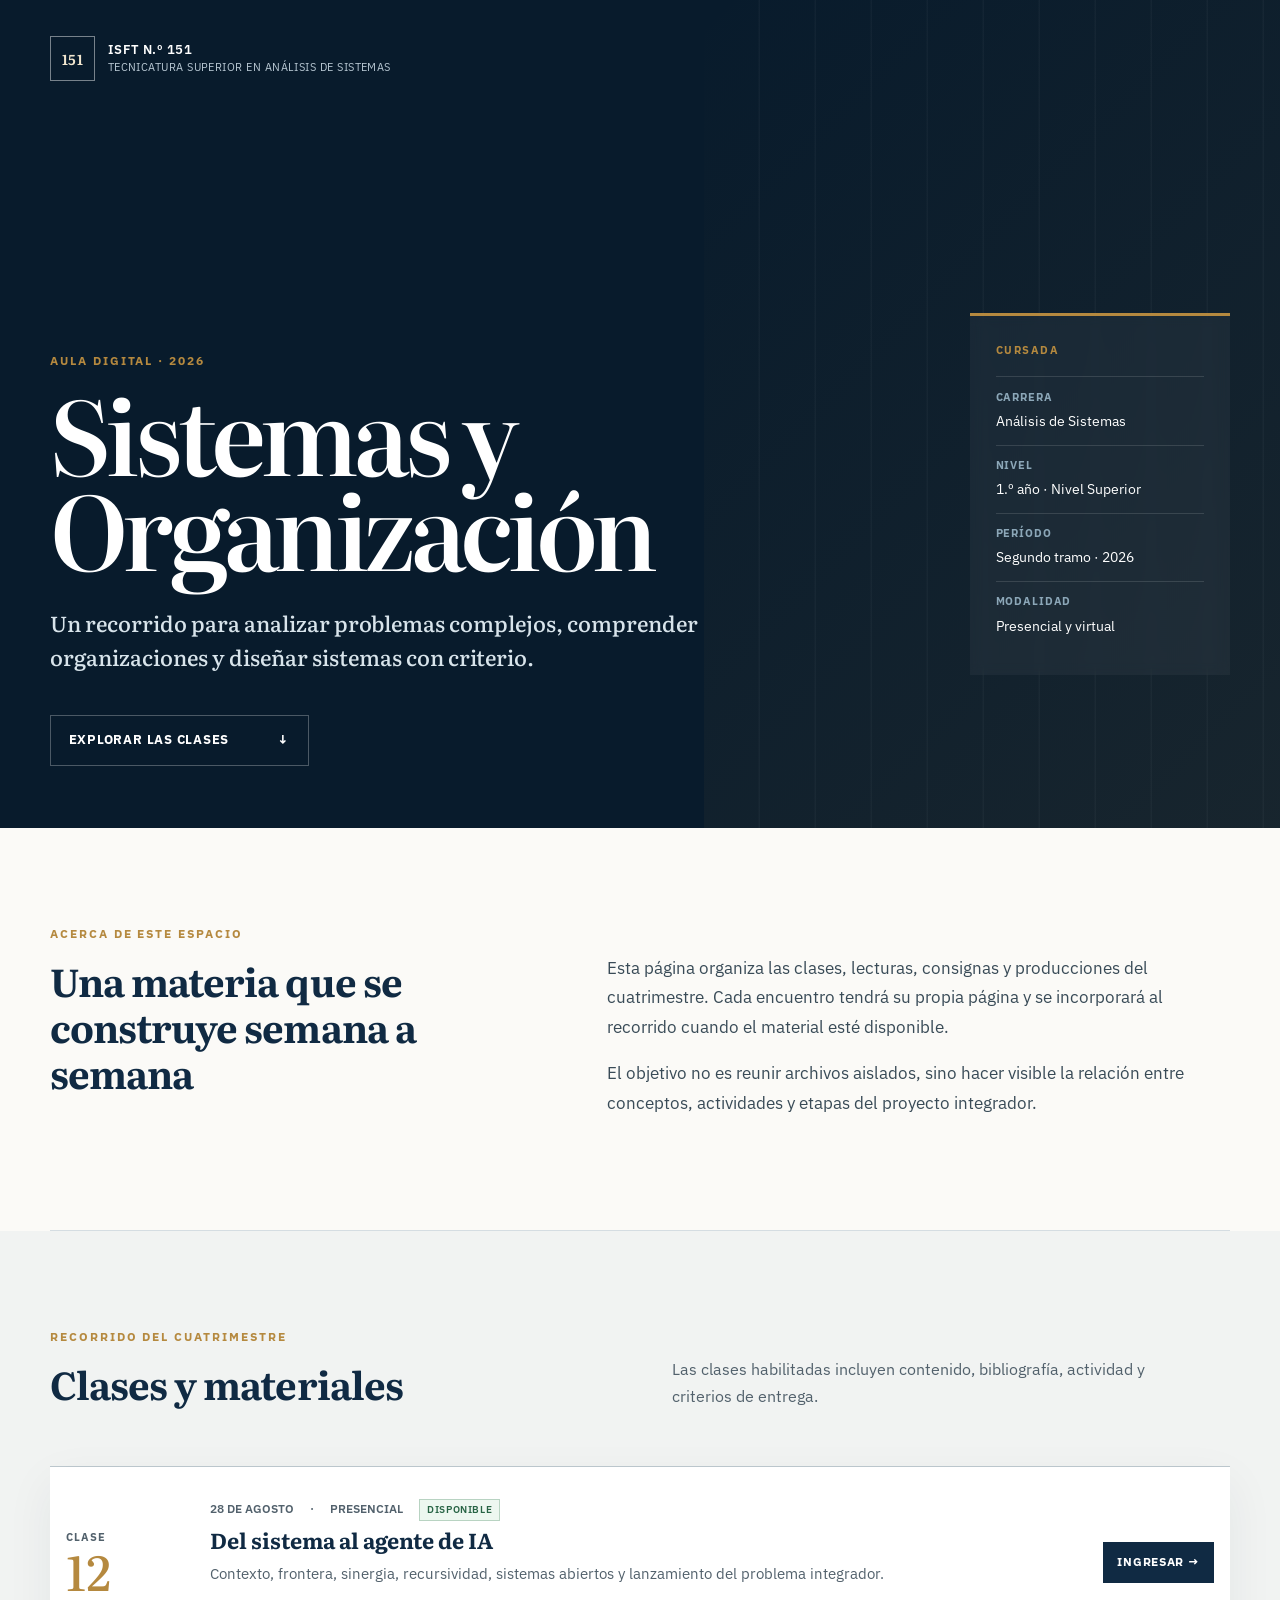
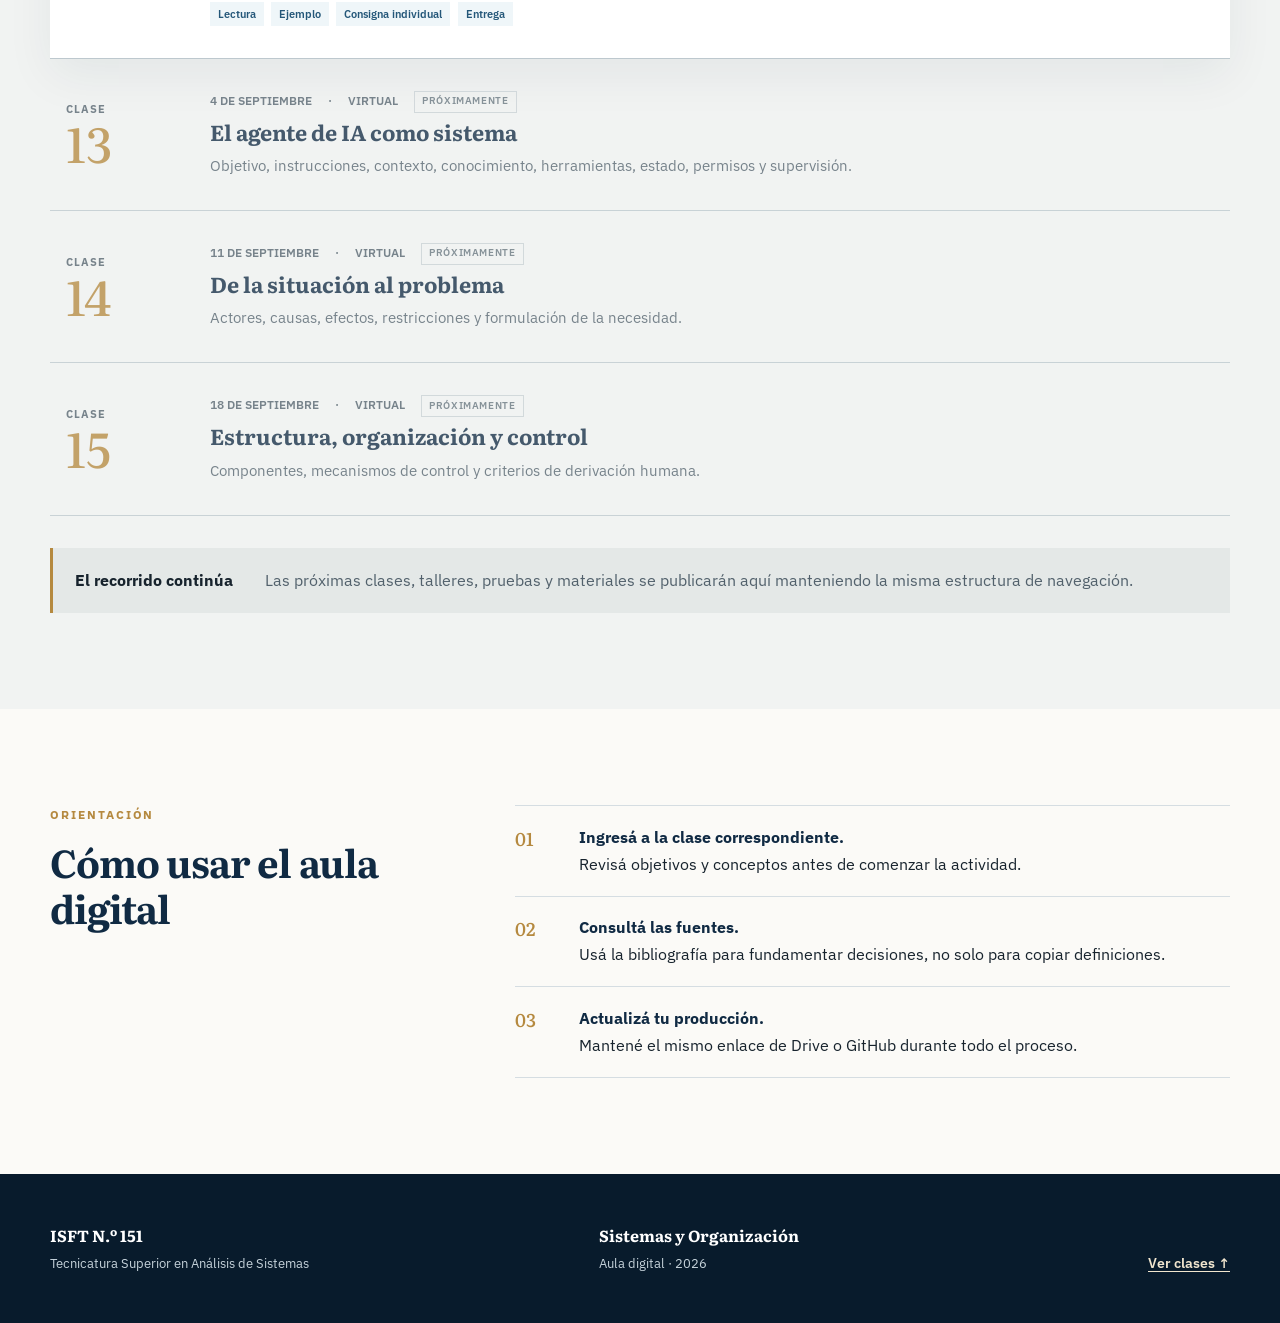
==== index.html @ 0b16e461 "Publicar aula digital de Sistemas y Organizacion" ====
<!doctype html>
<html lang="es">
<head>
  <meta charset="utf-8">
  <meta name="viewport" content="width=device-width, initial-scale=1">
  <meta name="description" content="Aula digital de Sistemas y Organización para la Tecnicatura Superior en Análisis de Sistemas del ISFT N.º 151.">
  <meta name="author" content="ISFT N.º 151">
  <meta name="theme-color" content="#081b2c">
  <title>Sistemas y Organización | Aula digital</title>
  <link rel="stylesheet" href="assets/styles.css">
</head>
<body class="course-home">
  <a class="skip-link" href="#recorrido">Saltar al recorrido</a>

  <header class="course-cover">
    <div class="container course-cover__inner">
      <div class="institution">
        <span class="institution__mark" aria-hidden="true">151</span>
        <span>ISFT N.º 151<br><small>Tecnicatura Superior en Análisis de Sistemas</small></span>
      </div>
      <div class="course-cover__grid">
        <div>
          <p class="eyebrow">Aula digital · 2026</p>
          <h1>Sistemas y<br>Organización</h1>
          <p class="course-cover__lead">Un recorrido para analizar problemas complejos, comprender organizaciones y diseñar sistemas con criterio.</p>
        </div>
        <aside class="course-facts" aria-label="Información de la materia">
          <p class="course-facts__label">Cursada</p>
          <dl>
            <div><dt>Carrera</dt><dd>Análisis de Sistemas</dd></div>
            <div><dt>Nivel</dt><dd>1.º año · Nivel Superior</dd></div>
            <div><dt>Período</dt><dd>Segundo tramo · 2026</dd></div>
            <div><dt>Modalidad</dt><dd>Presencial y virtual</dd></div>
          </dl>
        </aside>
      </div>
      <a class="cover-cta" href="#recorrido">Explorar las clases <span aria-hidden="true">↓</span></a>
    </div>
  </header>

  <main>
    <section class="course-intro container" aria-labelledby="bienvenida-title">
      <div>
        <p class="section-kicker">Acerca de este espacio</p>
        <h2 id="bienvenida-title">Una materia que se construye semana a semana</h2>
      </div>
      <div class="course-intro__copy">
        <p>Esta página organiza las clases, lecturas, consignas y producciones del cuatrimestre. Cada encuentro tendrá su propia página y se incorporará al recorrido cuando el material esté disponible.</p>
        <p>El objetivo no es reunir archivos aislados, sino hacer visible la relación entre conceptos, actividades y etapas del proyecto integrador.</p>
      </div>
    </section>

    <section id="recorrido" class="course-roadmap" aria-labelledby="recorrido-title">
      <div class="container">
        <div class="roadmap-heading">
          <div><p class="section-kicker">Recorrido del cuatrimestre</p><h2 id="recorrido-title">Clases y materiales</h2></div>
          <p>Las clases habilitadas incluyen contenido, bibliografía, actividad y criterios de entrega.</p>
        </div>

        <div class="class-list">
          <article class="class-card class-card--available">
            <div class="class-card__week"><span>Clase</span><strong>12</strong></div>
            <div class="class-card__content">
              <div class="class-card__meta"><time datetime="2026-08-28">28 de agosto</time><span>Presencial</span><span class="status status--available">Disponible</span></div>
              <h3>Del sistema al agente de IA</h3>
              <p>Contexto, frontera, sinergia, recursividad, sistemas abiertos y lanzamiento del problema integrador.</p>
              <ul class="material-tags" aria-label="Material disponible"><li>Lectura</li><li>Ejemplo</li><li>Consigna individual</li><li>Entrega</li></ul>
            </div>
            <a class="class-card__link" href="clases/clase-12.html" aria-label="Ingresar a la clase 12">Ingresar <span aria-hidden="true">→</span></a>
          </article>

          <article class="class-card class-card--upcoming">
            <div class="class-card__week"><span>Clase</span><strong>13</strong></div>
            <div class="class-card__content"><div class="class-card__meta"><time datetime="2026-09-04">4 de septiembre</time><span>Virtual</span><span class="status">Próximamente</span></div><h3>El agente de IA como sistema</h3><p>Objetivo, instrucciones, contexto, conocimiento, herramientas, estado, permisos y supervisión.</p></div>
          </article>
          <article class="class-card class-card--upcoming">
            <div class="class-card__week"><span>Clase</span><strong>14</strong></div>
            <div class="class-card__content"><div class="class-card__meta"><time datetime="2026-09-11">11 de septiembre</time><span>Virtual</span><span class="status">Próximamente</span></div><h3>De la situación al problema</h3><p>Actores, causas, efectos, restricciones y formulación de la necesidad.</p></div>
          </article>
          <article class="class-card class-card--upcoming">
            <div class="class-card__week"><span>Clase</span><strong>15</strong></div>
            <div class="class-card__content"><div class="class-card__meta"><time datetime="2026-09-18">18 de septiembre</time><span>Virtual</span><span class="status">Próximamente</span></div><h3>Estructura, organización y control</h3><p>Componentes, mecanismos de control y criterios de derivación humana.</p></div>
          </article>
        </div>

        <div class="roadmap-note"><strong>El recorrido continúa</strong><p>Las próximas clases, talleres, pruebas y materiales se publicarán aquí manteniendo la misma estructura de navegación.</p></div>
      </div>
    </section>

    <section class="course-resources container" aria-labelledby="recursos-title">
      <div><p class="section-kicker">Orientación</p><h2 id="recursos-title">Cómo usar el aula digital</h2></div>
      <ol class="use-steps"><li><span>01</span><p><strong>Ingresá a la clase correspondiente.</strong><br>Revisá objetivos y conceptos antes de comenzar la actividad.</p></li><li><span>02</span><p><strong>Consultá las fuentes.</strong><br>Usá la bibliografía para fundamentar decisiones, no solo para copiar definiciones.</p></li><li><span>03</span><p><strong>Actualizá tu producción.</strong><br>Mantené el mismo enlace de Drive o GitHub durante todo el proceso.</p></li></ol>
    </section>
  </main>

  <footer class="site-footer"><div class="container footer-grid"><div><strong>ISFT N.º 151</strong><p>Tecnicatura Superior en Análisis de Sistemas</p></div><div><strong>Sistemas y Organización</strong><p>Aula digital · 2026</p></div><a href="#recorrido">Ver clases ↑</a></div></footer>
</body>
</html>
---- assets/styles.css ----
@import url('https://fonts.googleapis.com/css2?family=IBM+Plex+Sans:wght@400;500;600;700&family=Literata:opsz,wght@7..72,500;7..72,600;7..72,700&display=swap');
:root{--navy:#102a43;--deep:#081b2c;--blue:#245779;--pale:#eff6f9;--gold:#b5893f;--cream:#f1e6cf;--ink:#17232d;--muted:#52616c;--line:#d5dde2;--paper:#fbfaf7;--white:#fff;--serif:"Literata",Georgia,serif;--sans:"IBM Plex Sans","Segoe UI",sans-serif;--shadow:0 18px 50px rgba(16,42,67,.1)}
*,*::before,*::after{box-sizing:border-box}html{scroll-behavior:smooth;scroll-padding-top:5.5rem}body{margin:0;color:var(--ink);background:var(--paper);font:1rem/1.7 var(--sans)}a{color:var(--blue);text-underline-offset:.2em}p,ul,ol,dl{margin-top:0}h1,h2,h3{color:var(--navy);font-family:var(--serif);line-height:1.2}h2{margin:0 0 1.15rem;font-size:clamp(1.8rem,3vw,2.6rem);letter-spacing:-.025em}h3{margin:1.75rem 0 .55rem;font-size:1.2rem}.container{width:min(calc(100% - 3rem),1180px);margin-inline:auto}.skip-link{position:fixed;z-index:50;top:.75rem;left:.75rem;padding:.6rem 1rem;color:#fff;background:var(--navy);transform:translateY(-150%)}.skip-link:focus{transform:none}
.site-header{position:relative;overflow:hidden;color:#fff;background:var(--deep)}.site-header::after{position:absolute;inset:0 0 0 auto;width:42%;background:linear-gradient(120deg,transparent,rgba(181,137,63,.14)),repeating-linear-gradient(90deg,transparent 0 44px,rgba(255,255,255,.035) 45px 46px);content:""}.hero{position:relative;z-index:1;padding-block:2.25rem 4.5rem}.institution{display:flex;align-items:center;gap:.8rem;margin-bottom:4.5rem;font-size:.82rem;font-weight:600;line-height:1.35;letter-spacing:.035em;text-transform:uppercase}.institution small{color:#b9c9d4;font-size:.71rem;font-weight:400}.institution__mark{display:grid;width:2.8rem;height:2.8rem;place-items:center;border:1px solid #ffffff73;color:var(--cream);font:600 .9rem var(--serif)}.eyebrow,.section-kicker{margin:0 0 .85rem;color:var(--gold);font-size:.76rem;font-weight:700;letter-spacing:.16em;text-transform:uppercase}h1{max-width:900px;margin:0;color:#fff;font-size:clamp(3rem,7vw,6.7rem);font-weight:600;letter-spacing:-.055em}.hero__subtitle{margin:.15rem 0 1.5rem;color:#b8d4e4;font:500 clamp(1.4rem,3.5vw,2.7rem)/1.25 var(--serif)}.lead{max-width:760px;margin-bottom:2.5rem;color:#d8e4eb;font-size:1.15rem}.metadata{display:flex;flex-wrap:wrap;gap:1.3rem 2.7rem;margin:0}.metadata div{border-left:1px solid #ffffff40;padding-left:.8rem}.metadata dt{color:#8ca7b8;font-size:.68rem;font-weight:700;letter-spacing:.13em;text-transform:uppercase}.metadata dd{margin:.05rem 0 0;font-size:.92rem}
.section-nav{position:sticky;z-index:20;top:0;border-bottom:1px solid var(--line);background:#fbfaf7f2;backdrop-filter:blur(12px)}.section-nav__inner{display:flex;gap:1.7rem;overflow-x:auto;scrollbar-width:none}.section-nav a{flex:0 0 auto;padding-block:.9rem;color:var(--muted);font-size:.76rem;font-weight:700;letter-spacing:.06em;text-decoration:none;text-transform:uppercase}.page-layout{display:grid;grid-template-columns:minmax(0,1fr) 230px;gap:5rem;align-items:start}.page-layout>article{min-width:0}.section{padding-block:5rem;border-bottom:1px solid var(--line)}.opening{max-width:800px;color:#334955;font:500 1.2rem/1.75 var(--serif)}blockquote{margin:2.2rem 0;padding:1.3rem 1.6rem;border-left:4px solid var(--gold);background:#fff;box-shadow:var(--shadow)}blockquote p{margin:0;color:var(--blue);font:600 1.3rem/1.5 var(--serif)}.learning-goals{margin-top:2.6rem;padding:1.6rem 1.8rem;background:var(--pale)}.learning-goals h3{margin-top:0}.check-list{display:grid;grid-template-columns:repeat(2,1fr);gap:.5rem 2rem;padding:0;list-style:none}.check-list li{position:relative;padding-left:1.5rem}.check-list li::before{position:absolute;left:0;color:var(--gold);font-weight:700;content:"✓"}
.concept{display:grid;grid-template-columns:5rem 1fr;gap:1.5rem;padding:2.4rem 0;border-top:1px solid var(--line)}.concept__number{color:var(--gold);font:500 3.7rem/1 var(--serif)}.concept__chapter{margin-bottom:.15rem;color:var(--muted);font-size:.72rem;font-weight:700;letter-spacing:.1em;text-transform:uppercase}.concept h3{margin:0 0 .85rem;font-size:1.55rem}.terms{display:grid;grid-template-columns:repeat(2,1fr);gap:1px;margin:1.4rem 0;background:var(--line);border:1px solid var(--line)}.terms div{padding:1rem;background:#fff}.terms dt{color:var(--blue);font-weight:700}.terms dd{margin:.2rem 0 0;color:var(--muted);font-size:.91rem}.annotation{margin:1.5rem 0 0;padding:1rem 1.2rem;border-left:3px solid var(--blue);background:var(--pale);font-size:.93rem}.comparison{display:grid;grid-template-columns:repeat(2,1fr);gap:1rem;margin:1.5rem 0}.comparison>div{padding:1.1rem 1.2rem;border:1px solid var(--line);background:#fff}.comparison p{margin:.5rem 0 0;font-size:.92rem}.label{display:inline-block;padding:.2rem .55rem;background:#e7e9ea;font-size:.7rem;font-weight:700;letter-spacing:.08em;text-transform:uppercase}.label--accent{color:var(--navy);background:var(--cream)}.system-flow{display:grid;grid-template-columns:repeat(4,1fr);margin:1.8rem 0 0;padding:0;list-style:none}.system-flow li{min-height:150px;padding:1.1rem;border:1px solid var(--line);border-right:0;background:#fff}.system-flow li:last-child{border-right:1px solid var(--line)}.system-flow span{display:block;color:var(--gold);font:500 1.45rem var(--serif)}.system-flow strong,.system-flow small{display:block}.system-flow small{margin-top:.35rem;color:var(--muted);line-height:1.4}
.table-wrap{overflow-x:auto;margin-top:2rem;border:1px solid var(--line);background:#fff}table{width:100%;min-width:690px;border-collapse:collapse}th,td{padding:1rem 1.15rem;border-bottom:1px solid var(--line);text-align:left;vertical-align:top}thead th{color:#fff;background:var(--navy);font-size:.75rem;letter-spacing:.08em;text-transform:uppercase}tbody th{color:var(--blue);font-size:.92rem}td{color:#3b4a54;font-size:.9rem}tbody tr:last-child>*{border-bottom:0}.note{margin-top:1rem;color:var(--muted);font-size:.86rem}.case-brief{margin:2rem 0 2.8rem;padding:2rem 2.2rem;border-top:5px solid var(--gold);color:#fff;background:var(--navy);box-shadow:var(--shadow)}.case-brief p:last-child{margin-bottom:0}.question-list{display:grid;grid-template-columns:repeat(2,1fr);gap:.7rem 2.5rem;padding-left:1.3rem}.question-list li::marker{color:var(--gold);font-family:var(--serif);font-weight:700}
.workshop-steps{margin:2rem 0;padding:0;list-style:none;border-top:1px solid var(--line)}.workshop-steps li{display:grid;grid-template-columns:3.5rem 1fr;gap:1rem;padding:1.3rem 0;border-bottom:1px solid var(--line)}.workshop-steps>li>span{color:var(--gold);font:500 2rem var(--serif)}.workshop-steps h3,.workshop-steps p{margin:0}.workshop-steps small{color:var(--muted)}.deliverable{display:grid;grid-template-columns:9rem 1fr;gap:1rem;align-items:center;padding:1.4rem;background:var(--cream)}.deliverable>span{color:var(--navy);font-size:.74rem;font-weight:700;letter-spacing:.08em;text-transform:uppercase}.deliverable p{margin:0}.phase-grid{display:grid;grid-template-columns:repeat(6,1fr);gap:1rem;margin:2.2rem 0 4rem}.phase-grid article{grid-column:span 2;padding:1.3rem;border:1px solid var(--line);background:#fff}.phase-grid article:nth-child(n+4){grid-column:span 3}.phase-grid span{color:var(--gold);font:500 1.8rem var(--serif)}.phase-grid h3{margin:.2rem 0 .45rem}.phase-grid p{margin:0;color:var(--muted);font-size:.9rem}.timeline{margin-top:1.8rem;border-left:2px solid var(--gold)}.timeline>div{display:grid;grid-template-columns:5rem 1fr;gap:1rem;padding:.55rem 0 .55rem 1.4rem}.timeline time{color:var(--blue);font-weight:700}.timeline p{margin:0}.rubric{display:grid;grid-template-columns:repeat(3,1fr);margin-top:2rem;border:1px solid var(--line)}.rubric div{padding:1.2rem;border-right:1px solid var(--line);background:#fff}.rubric div:last-child{border:0}.rubric strong,.rubric span{display:block}.rubric strong{color:var(--blue);font-size:.75rem;letter-spacing:.08em;text-transform:uppercase}.rubric span{margin-top:.4rem;font-size:.9rem}
.references>ol{padding:0;list-style:none;counter-reset:sources}.references>ol>li{position:relative;padding:1.2rem 0 1.2rem 3rem;border-bottom:1px solid var(--line);counter-increment:sources}.references>ol>li::before{position:absolute;left:0;color:var(--gold);font:500 1.5rem var(--serif);content:counter(sources,decimal-leading-zero)}.references li p{margin-bottom:.2rem}.references li a{font-size:.86rem;font-weight:600}.source-guide{margin-top:2rem;padding:1.4rem 1.6rem;border-left:4px solid var(--gold);background:var(--pale)}.source-guide h3{margin-top:0}.source-guide p{margin-bottom:0}.side-note{position:sticky;top:5.5rem;margin-top:5rem;padding:1.4rem;border-top:3px solid var(--gold);background:#fff;box-shadow:0 10px 35px #102a4312}.side-note p{font:500 .93rem/1.5 var(--serif)}.side-note__title{margin-bottom:.35rem;color:var(--blue);font:700 .7rem var(--sans)!important;letter-spacing:.1em;text-transform:uppercase}.side-note hr{border:0;border-top:1px solid var(--line);margin:1.2rem 0}.side-note ul{margin:0;padding:0;list-style:none;columns:2;color:var(--muted);font-size:.78rem}.site-footer{padding-block:3rem;color:#c6d3db;background:var(--deep)}.footer-grid{display:grid;grid-template-columns:1fr 1fr auto;gap:2rem;align-items:end}.footer-grid strong{color:#fff;font-family:var(--serif)}.footer-grid p{margin:.2rem 0 0;font-size:.8rem}.footer-grid a{color:var(--cream);font-size:.85rem;font-weight:600}
@media(max-width:940px){.page-layout{grid-template-columns:1fr}.side-note{display:none}.phase-grid{grid-template-columns:repeat(2,1fr)}.phase-grid article,.phase-grid article:nth-child(n+4){grid-column:span 1}}@media(max-width:680px){.container{width:min(calc(100% - 2rem),1180px)}.hero{padding-bottom:3.5rem}.institution{margin-bottom:3rem}.section{padding-block:3.6rem}.check-list,.terms,.comparison,.question-list,.rubric,.phase-grid{grid-template-columns:1fr}.concept{grid-template-columns:1fr}.concept__number{font-size:2.3rem}.system-flow{grid-template-columns:1fr 1fr}.system-flow li:nth-child(2){border-right:1px solid var(--line)}.deliverable{grid-template-columns:1fr}.rubric div{border-right:0;border-bottom:1px solid var(--line)}.footer-grid{grid-template-columns:1fr}}@media(prefers-reduced-motion:reduce){html{scroll-behavior:auto}}@media print{body{color:#000;background:#fff;font-size:10pt}.site-header{color:#000;background:#fff;border-bottom:2px solid #000}.site-header::after,.section-nav,.side-note,.skip-link{display:none}.hero{padding:0 0 1cm}.institution{margin-bottom:1cm}.institution small,.lead,.metadata dt{color:#333}h1,.hero__subtitle{color:#000}.page-layout{display:block;width:100%}.section{padding-block:.8cm}.concept,.case-brief,.deliverable,.phase-grid article,table{break-inside:avoid}.case-brief{color:#000;background:#fff;border:1px solid #000;box-shadow:none}.site-footer{color:#000;background:#fff;border-top:1px solid #000}.footer-grid strong{color:#000}a{color:#000;text-decoration:none}}
.deep-reading{margin:1.6rem 0;padding:1.3rem 1.5rem;border:1px solid var(--line);background:#fff}.deep-reading h4{margin:0 0 .8rem;color:var(--navy);font:600 1rem var(--serif)}.deep-reading ul{padding-left:1.2rem}.deep-reading li{margin:.55rem 0}.reading-question{margin:1rem 0 0;padding-top:1rem;border-top:1px solid var(--line);color:var(--blue);font-size:.92rem}
.example-title{display:grid;grid-template-columns:6rem 1fr;gap:1.2rem;align-items:start;margin:2rem 0;padding:1.5rem;border-top:4px solid var(--gold);background:var(--navy);color:#fff}.example-title>span{color:var(--cream);font-size:.72rem;font-weight:700;letter-spacing:.12em;text-transform:uppercase}.example-title h3{margin:0 0 .4rem;color:#fff;font-size:1.45rem}.example-title p{margin:0;color:#d8e4eb}.analysis-grid{display:grid;grid-template-columns:repeat(2,1fr);gap:1px;border:1px solid var(--line);background:var(--line)}.analysis-grid article{padding:1.25rem;background:#fff}.analysis-grid p{margin:.45rem 0 0}.analysis-label{color:var(--gold);font-size:.72rem;font-weight:700;letter-spacing:.1em;text-transform:uppercase}.example-flow{display:grid;grid-template-columns:repeat(4,1fr);gap:.8rem}.example-flow>div{padding:1rem;border-top:3px solid var(--blue);background:var(--pale)}.example-flow p{margin:.4rem 0 0;font-size:.88rem}.example-decision{margin-top:1.4rem;padding:1.4rem;border-left:4px solid var(--gold);background:var(--cream)}.example-decision h3{margin-top:0}.example-decision p{margin-bottom:0}.parameters{margin:2rem 0;padding:1.4rem 1.6rem;border:1px solid var(--line);background:#fff}.parameters h3{margin-top:0}.parameters li{margin:.7rem 0;padding-left:.35rem}.parameters li::marker{color:var(--gold);font-weight:700}
.platform-grid{display:grid;grid-template-columns:repeat(2,1fr);gap:1rem;margin:2rem 0}.platform-grid article{padding:1.5rem;border:1px solid var(--line);background:#fff}.platform-grid h3{margin:.5rem 0}.platform-badge{display:inline-block;padding:.2rem .55rem;color:var(--navy);background:var(--cream);font-size:.68rem;font-weight:700;letter-spacing:.08em;text-transform:uppercase}.best-for{margin-bottom:0;color:var(--muted);font-size:.88rem}.link-requirements{margin:2rem 0;padding:1.5rem;background:var(--pale)}.link-requirements h3{margin-top:0}.folder-tree{padding:1.2rem 1.2rem 1.2rem 3rem;border:1px solid var(--line);background:#fff}.folder-tree li{margin:.5rem 0}.folder-tree code,.platform-grid code{padding:.1rem .35rem;color:var(--navy);background:var(--pale);font-size:.87em}.submission-callout{margin-top:1.5rem;padding:1.4rem;color:#fff;background:var(--navy)}.submission-callout p{margin:.35rem 0 0;color:#d8e4eb}
@media(max-width:680px){.analysis-grid,.example-flow,.platform-grid{grid-template-columns:1fr}.example-title{grid-template-columns:1fr}}

/* Portada y recorrido de la materia */
.course-cover{min-height:92vh;color:#fff;background:var(--deep);position:relative;overflow:hidden}.course-cover::before{content:"";position:absolute;inset:0 0 0 55%;background:repeating-linear-gradient(90deg,transparent 0 54px,#ffffff08 55px 56px),linear-gradient(135deg,transparent,#b5893f17)}.course-cover__inner{position:relative;z-index:1;padding-block:2.25rem 3rem}.course-cover__grid{display:grid;grid-template-columns:minmax(0,1.55fr) minmax(260px,.45fr);gap:5rem;align-items:end;min-height:58vh}.course-cover h1{font-size:clamp(3.7rem,8vw,7.5rem);line-height:.92}.course-cover__lead{max-width:660px;margin:2rem 0 0;color:#d8e4eb;font:500 clamp(1.05rem,2vw,1.35rem)/1.6 var(--serif)}.course-facts{padding:1.6rem;border-top:3px solid var(--gold);background:#ffffff0b;backdrop-filter:blur(6px)}.course-facts__label{margin-bottom:1rem;color:var(--gold);font-size:.7rem;font-weight:700;letter-spacing:.14em;text-transform:uppercase}.course-facts dl{margin:0}.course-facts dl div{padding:.7rem 0;border-top:1px solid #ffffff20}.course-facts dt{color:#8ca7b8;font-size:.66rem;font-weight:700;letter-spacing:.08em;text-transform:uppercase}.course-facts dd{margin:.15rem 0 0;color:#fff;font-size:.9rem}.cover-cta{display:inline-flex;gap:3rem;align-items:center;margin-top:2.5rem;padding:.85rem 1.1rem;border:1px solid #ffffff45;color:#fff;font-size:.8rem;font-weight:700;letter-spacing:.06em;text-decoration:none;text-transform:uppercase}.cover-cta:hover{color:var(--cream);border-color:var(--gold)}
.course-intro{display:grid;grid-template-columns:.85fr 1.15fr;gap:6rem;padding-block:6rem;border-bottom:1px solid var(--line)}.course-intro h2{max-width:540px}.course-intro__copy{padding-top:1.8rem;color:#394b57;font-size:1.08rem}.course-roadmap{padding-block:6rem;background:#f1f3f2}.roadmap-heading{display:grid;grid-template-columns:1fr 1fr;gap:4rem;align-items:end;margin-bottom:2.5rem}.roadmap-heading p:last-child{max-width:480px;color:var(--muted)}.class-list{border-top:1px solid #bdc8ce}.class-card{position:relative;display:grid;grid-template-columns:7rem 1fr auto;gap:2rem;align-items:center;padding:2rem 1rem;border-bottom:1px solid #bdc8ce}.class-card--available{background:#fff;box-shadow:0 16px 45px #102a4310}.class-card__week span,.class-card__week strong{display:block}.class-card__week span{color:var(--muted);font-size:.66rem;font-weight:700;letter-spacing:.1em;text-transform:uppercase}.class-card__week strong{color:var(--gold);font:500 3rem/1 var(--serif)}.class-card__meta{display:flex;flex-wrap:wrap;gap:.5rem 1rem;color:var(--muted);font-size:.72rem;font-weight:600;text-transform:uppercase}.class-card__meta>span:not(.status)::before{content:"·";margin-right:1rem}.status{padding:.1rem .45rem;border:1px solid #c9d1d5;color:#65747d;font-size:.62rem;letter-spacing:.06em}.status--available{border-color:#b8d3c2;color:#286445;background:#edf7f0}.class-card h3{margin:.45rem 0;font-size:1.35rem}.class-card p{margin:0;color:var(--muted);font-size:.92rem}.class-card__link{padding:.65rem .9rem;color:#fff;background:var(--navy);font-size:.75rem;font-weight:700;letter-spacing:.06em;text-decoration:none;text-transform:uppercase}.class-card__link:hover{color:#fff;background:var(--blue)}.material-tags{display:flex;flex-wrap:wrap;gap:.45rem;margin:1rem 0 0;padding:0;list-style:none}.material-tags li{padding:.15rem .5rem;background:var(--pale);color:var(--blue);font-size:.68rem;font-weight:600}.class-card--upcoming{opacity:.76}.roadmap-note{display:flex;gap:2rem;margin-top:2rem;padding:1.2rem 1.4rem;border-left:3px solid var(--gold);background:#e4e8e7}.roadmap-note p{margin:0;color:var(--muted)}.course-resources{display:grid;grid-template-columns:.7fr 1.3fr;gap:5rem;padding-block:6rem}.use-steps{margin:0;padding:0;list-style:none}.use-steps li{display:grid;grid-template-columns:3rem 1fr;gap:1rem;padding:1.1rem 0;border-top:1px solid var(--line)}.use-steps li:last-child{border-bottom:1px solid var(--line)}.use-steps span{color:var(--gold);font:500 1.15rem var(--serif)}.use-steps p{margin:0}.use-steps strong{color:var(--navy)}
@media(max-width:800px){.course-cover__grid,.course-intro,.roadmap-heading,.course-resources{grid-template-columns:1fr;gap:2rem}.course-cover__grid{align-items:start;min-height:auto;padding-top:4rem}.course-cover{min-height:0}.course-cover::before{inset:0}.class-card{grid-template-columns:4rem 1fr}.class-card__link{grid-column:2;justify-self:start}.roadmap-note{display:block}.roadmap-note p{margin-top:.3rem}}
@media(max-width:520px){.class-card{grid-template-columns:1fr;gap:.8rem}.class-card__link{grid-column:1}.class-card__meta>span:not(.status)::before{display:none}.class-card__meta{display:grid}.course-intro,.course-roadmap,.course-resources{padding-block:4rem}}
.section-nav .section-nav__home{padding-right:1.4rem;border-right:1px solid var(--line);color:var(--gold)}
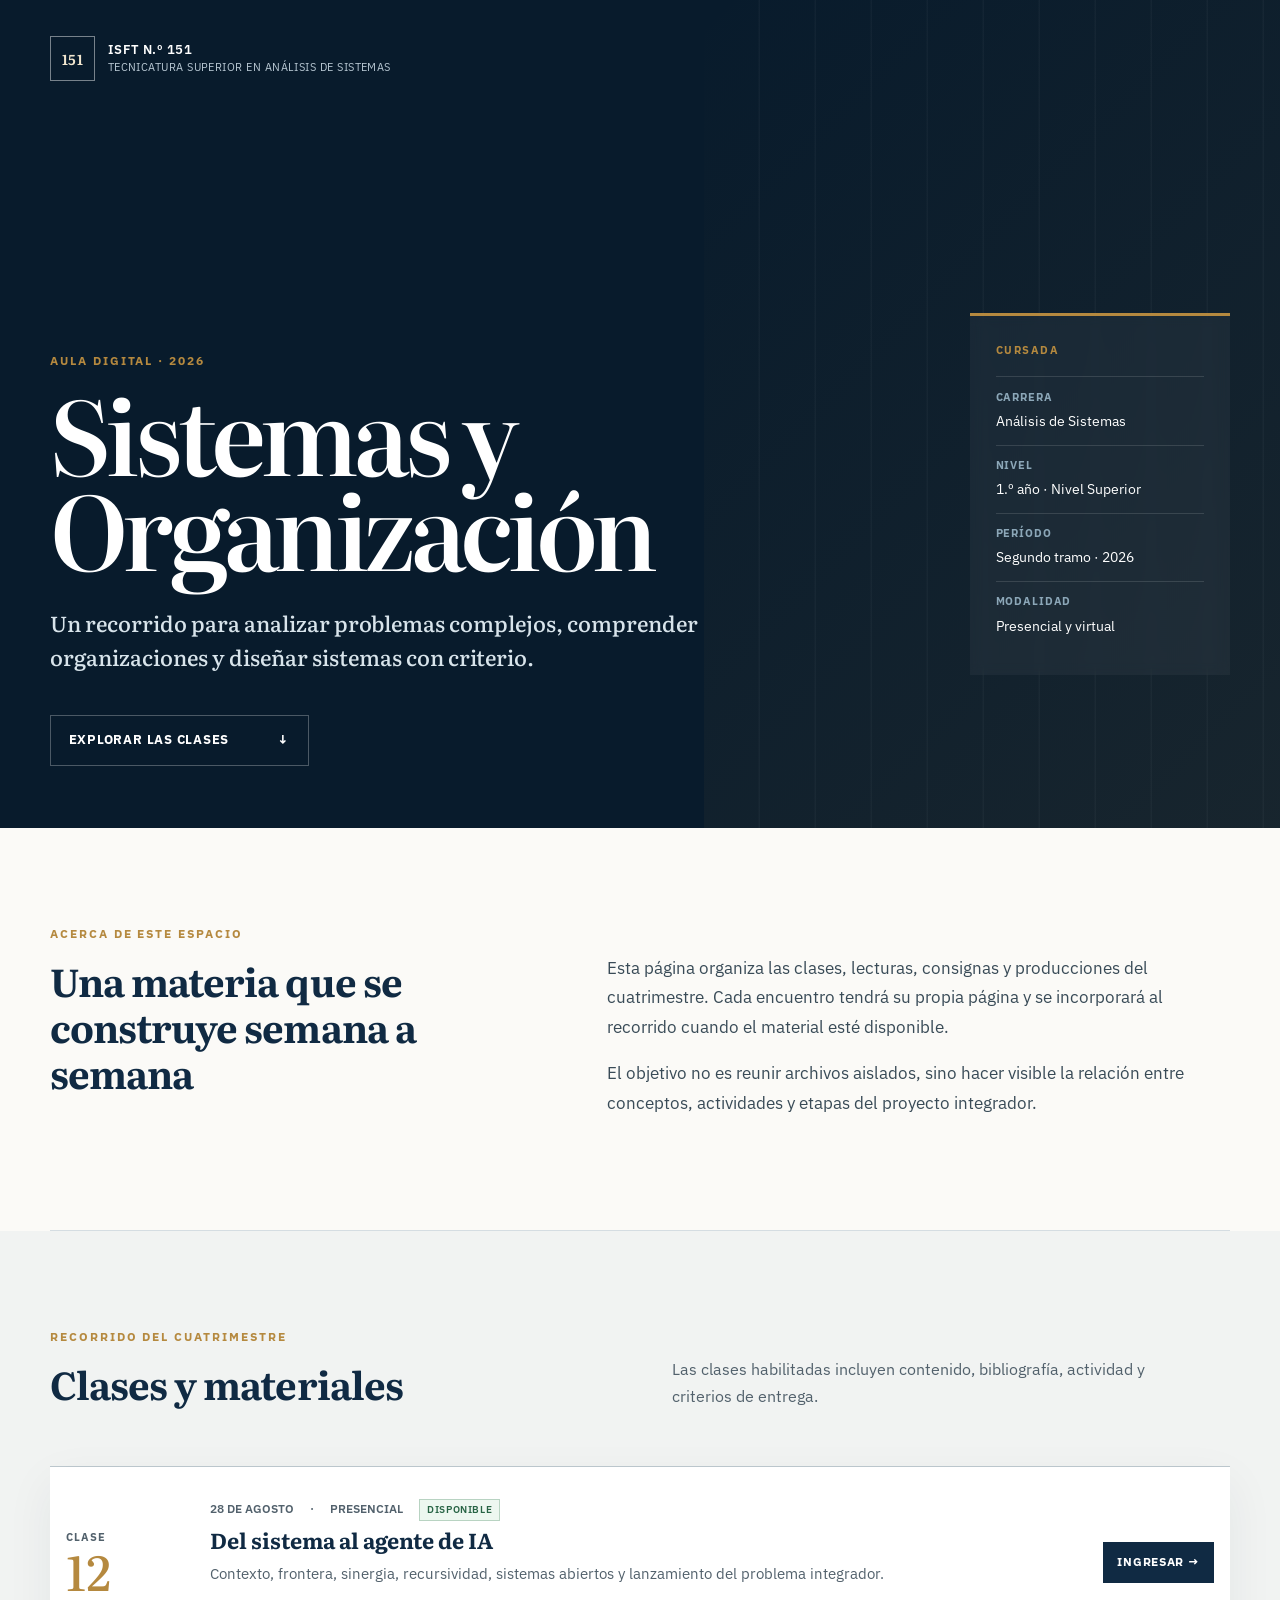
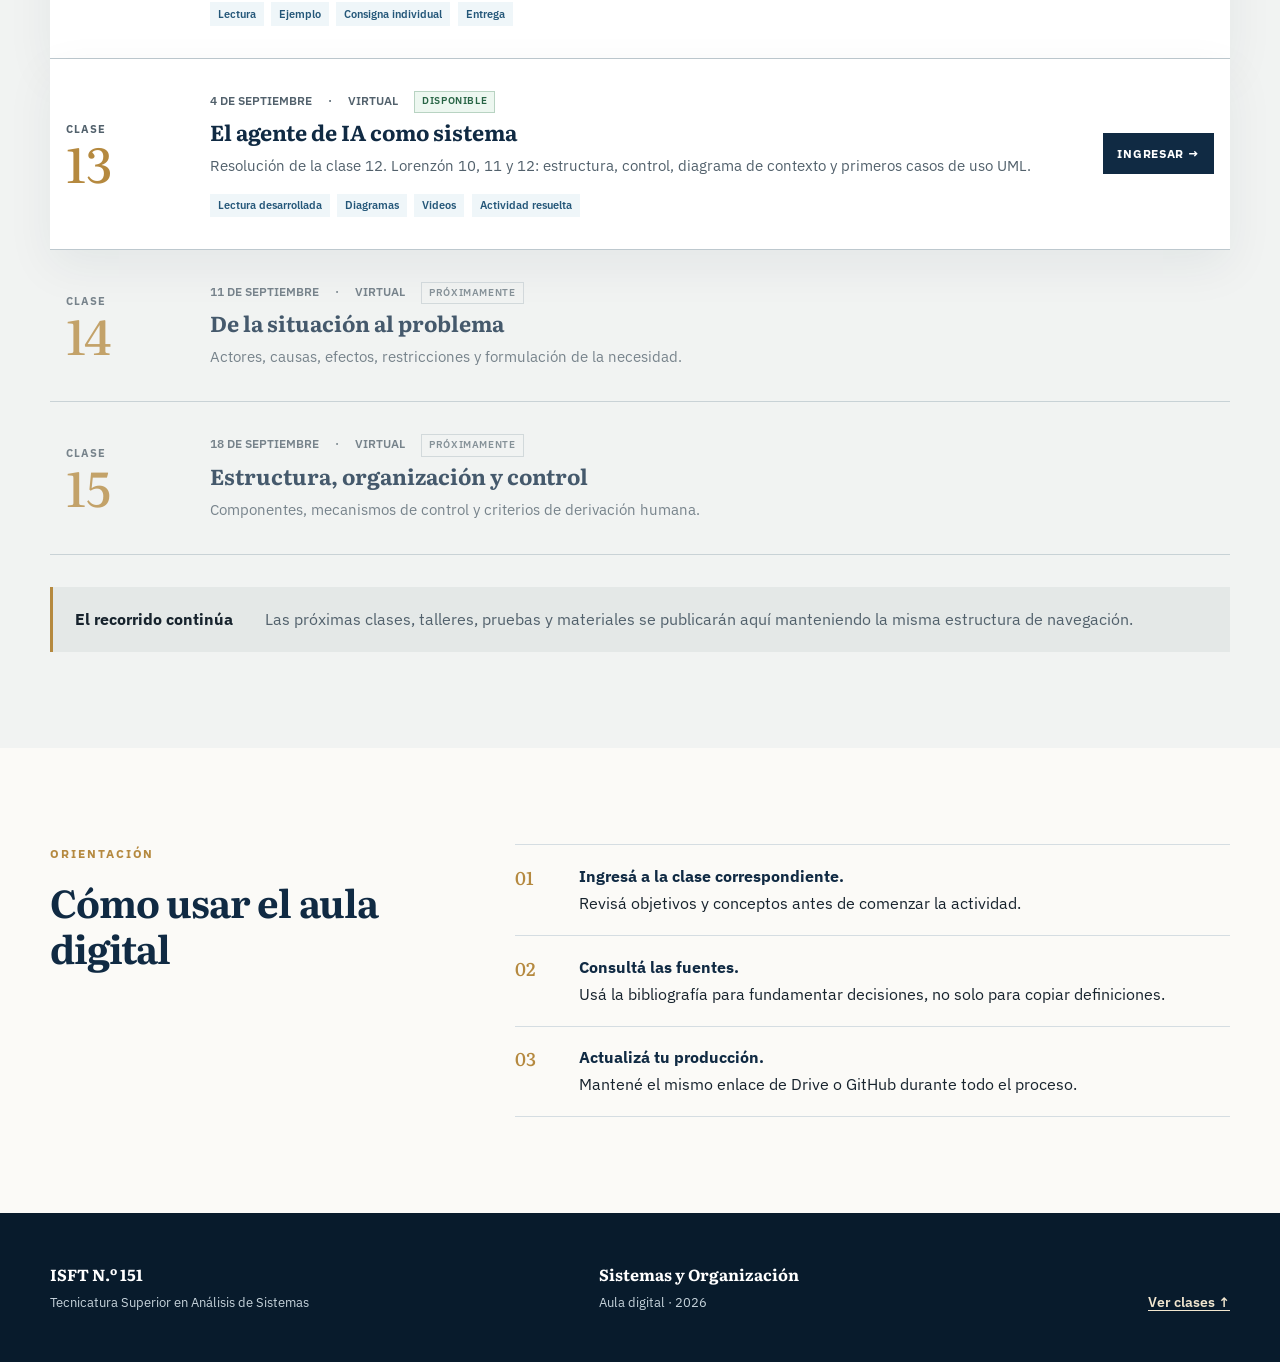
==== commit 1b8b3f7d: "Publicar clase 13: estructura, control y modelos del agente de IA" ====
--- a/index.html
+++ b/index.html
@@ -69,9 +69,10 @@
             <a class="class-card__link" href="clases/clase-12.html" aria-label="Ingresar a la clase 12">Ingresar <span aria-hidden="true">→</span></a>
           </article>
 
-          <article class="class-card class-card--upcoming">
+          <article class="class-card class-card--available">
             <div class="class-card__week"><span>Clase</span><strong>13</strong></div>
-            <div class="class-card__content"><div class="class-card__meta"><time datetime="2026-09-04">4 de septiembre</time><span>Virtual</span><span class="status">Próximamente</span></div><h3>El agente de IA como sistema</h3><p>Objetivo, instrucciones, contexto, conocimiento, herramientas, estado, permisos y supervisión.</p></div>
+            <div class="class-card__content"><div class="class-card__meta"><time datetime="2026-09-04">4 de septiembre</time><span>Virtual</span><span class="status status--available">Disponible</span></div><h3>El agente de IA como sistema</h3><p>Resolución de la clase 12. Lorenzón 10, 11 y 12: estructura, control, diagrama de contexto y primeros casos de uso UML.</p><ul class="material-tags" aria-label="Material disponible"><li>Lectura desarrollada</li><li>Diagramas</li><li>Videos</li><li>Actividad resuelta</li></ul></div>
+            <a class="class-card__link" href="clases/clase-13.html" aria-label="Ingresar a la clase 13">Ingresar <span aria-hidden="true">→</span></a>
           </article>
           <article class="class-card class-card--upcoming">
             <div class="class-card__week"><span>Clase</span><strong>14</strong></div>
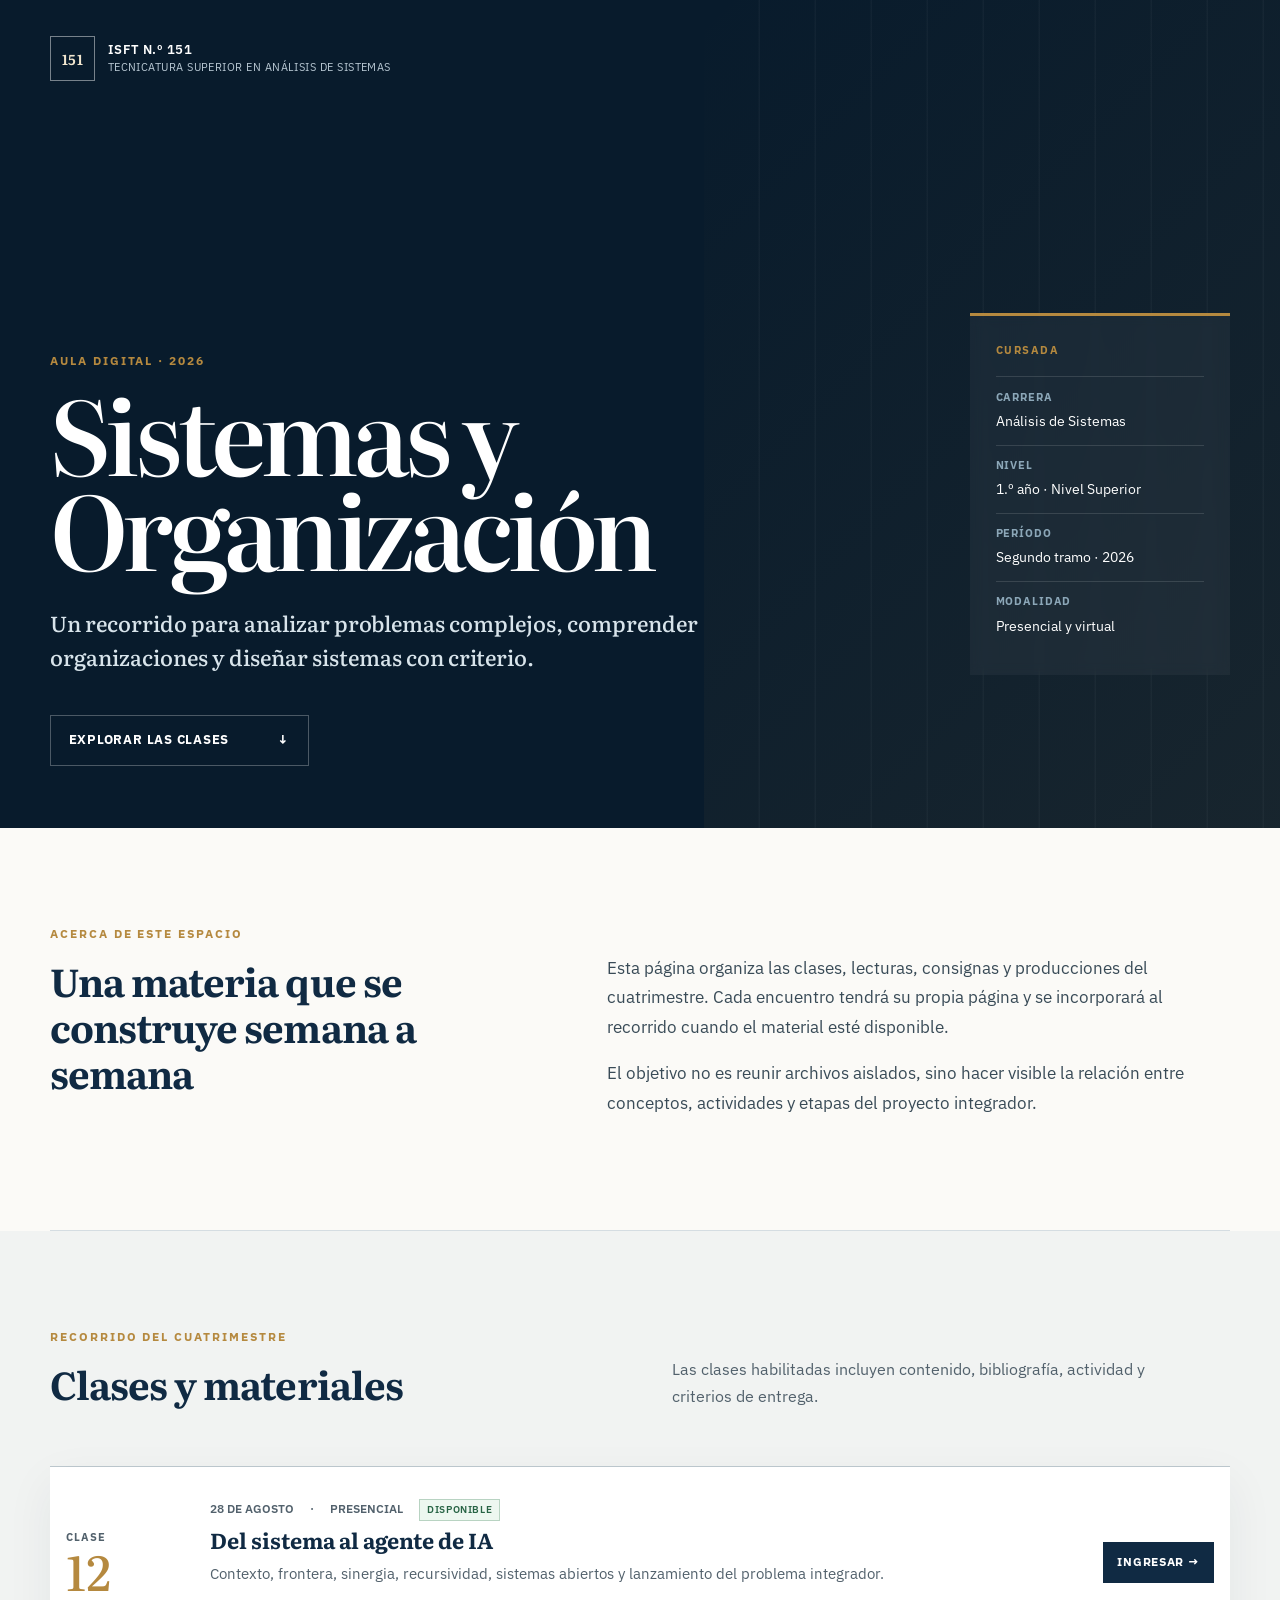
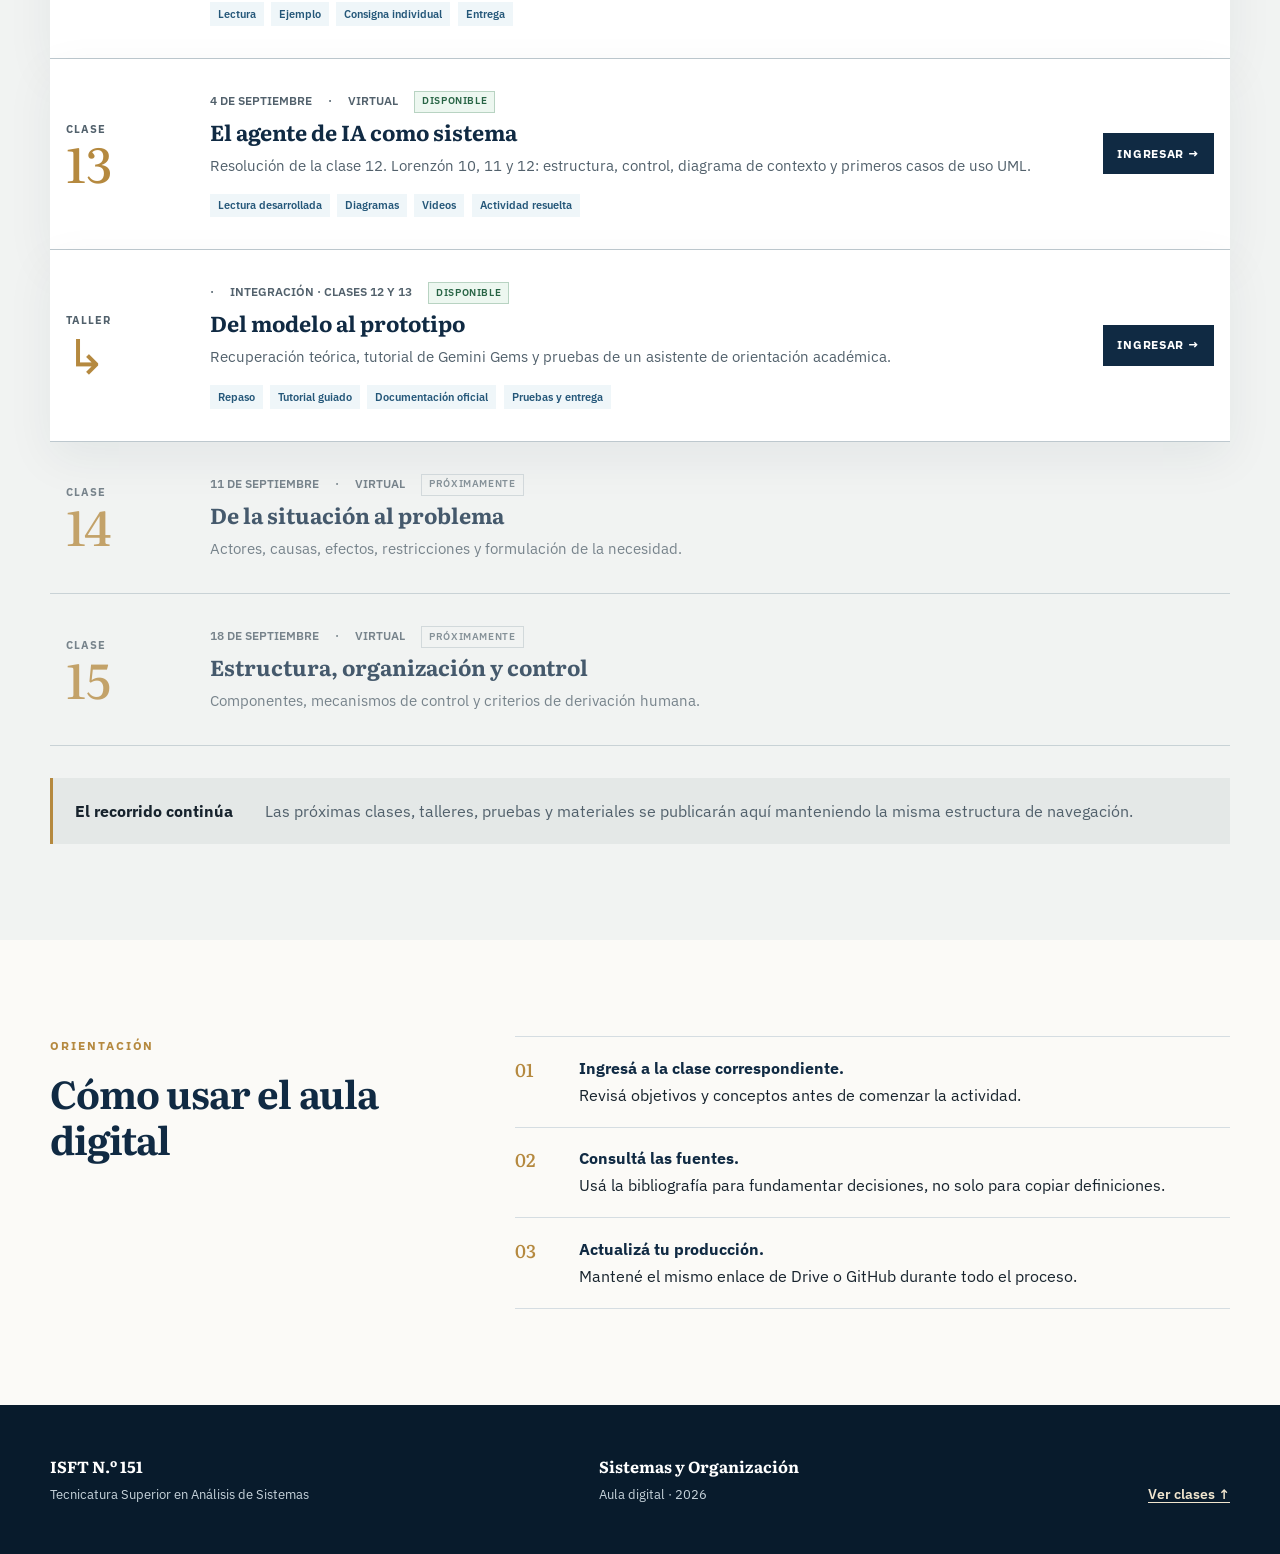
==== commit 9826e5e0: "Publicar taller de integracion con Gemini y documentacion oficial" ====
--- a/index.html
+++ b/index.html
@@ -74,6 +74,11 @@
             <div class="class-card__content"><div class="class-card__meta"><time datetime="2026-09-04">4 de septiembre</time><span>Virtual</span><span class="status status--available">Disponible</span></div><h3>El agente de IA como sistema</h3><p>Resolución de la clase 12. Lorenzón 10, 11 y 12: estructura, control, diagrama de contexto y primeros casos de uso UML.</p><ul class="material-tags" aria-label="Material disponible"><li>Lectura desarrollada</li><li>Diagramas</li><li>Videos</li><li>Actividad resuelta</li></ul></div>
             <a class="class-card__link" href="clases/clase-13.html" aria-label="Ingresar a la clase 13">Ingresar <span aria-hidden="true">→</span></a>
           </article>
+          <article class="class-card class-card--available">
+            <div class="class-card__week"><span>Taller</span><strong>↳</strong></div>
+            <div class="class-card__content"><div class="class-card__meta"><span>Integración · Clases 12 y 13</span><span class="status status--available">Disponible</span></div><h3>Del modelo al prototipo</h3><p>Recuperación teórica, tutorial de Gemini Gems y pruebas de un asistente de orientación académica.</p><ul class="material-tags" aria-label="Material disponible"><li>Repaso</li><li>Tutorial guiado</li><li>Documentación oficial</li><li>Pruebas y entrega</li></ul></div>
+            <a class="class-card__link" href="clases/taller-integracion-gemini.html" aria-label="Ingresar al taller de integración">Ingresar <span aria-hidden="true">→</span></a>
+          </article>
           <article class="class-card class-card--upcoming">
             <div class="class-card__week"><span>Clase</span><strong>14</strong></div>
             <div class="class-card__content"><div class="class-card__meta"><time datetime="2026-09-11">11 de septiembre</time><span>Virtual</span><span class="status">Próximamente</span></div><h3>De la situación al problema</h3><p>Actores, causas, efectos, restricciones y formulación de la necesidad.</p></div>
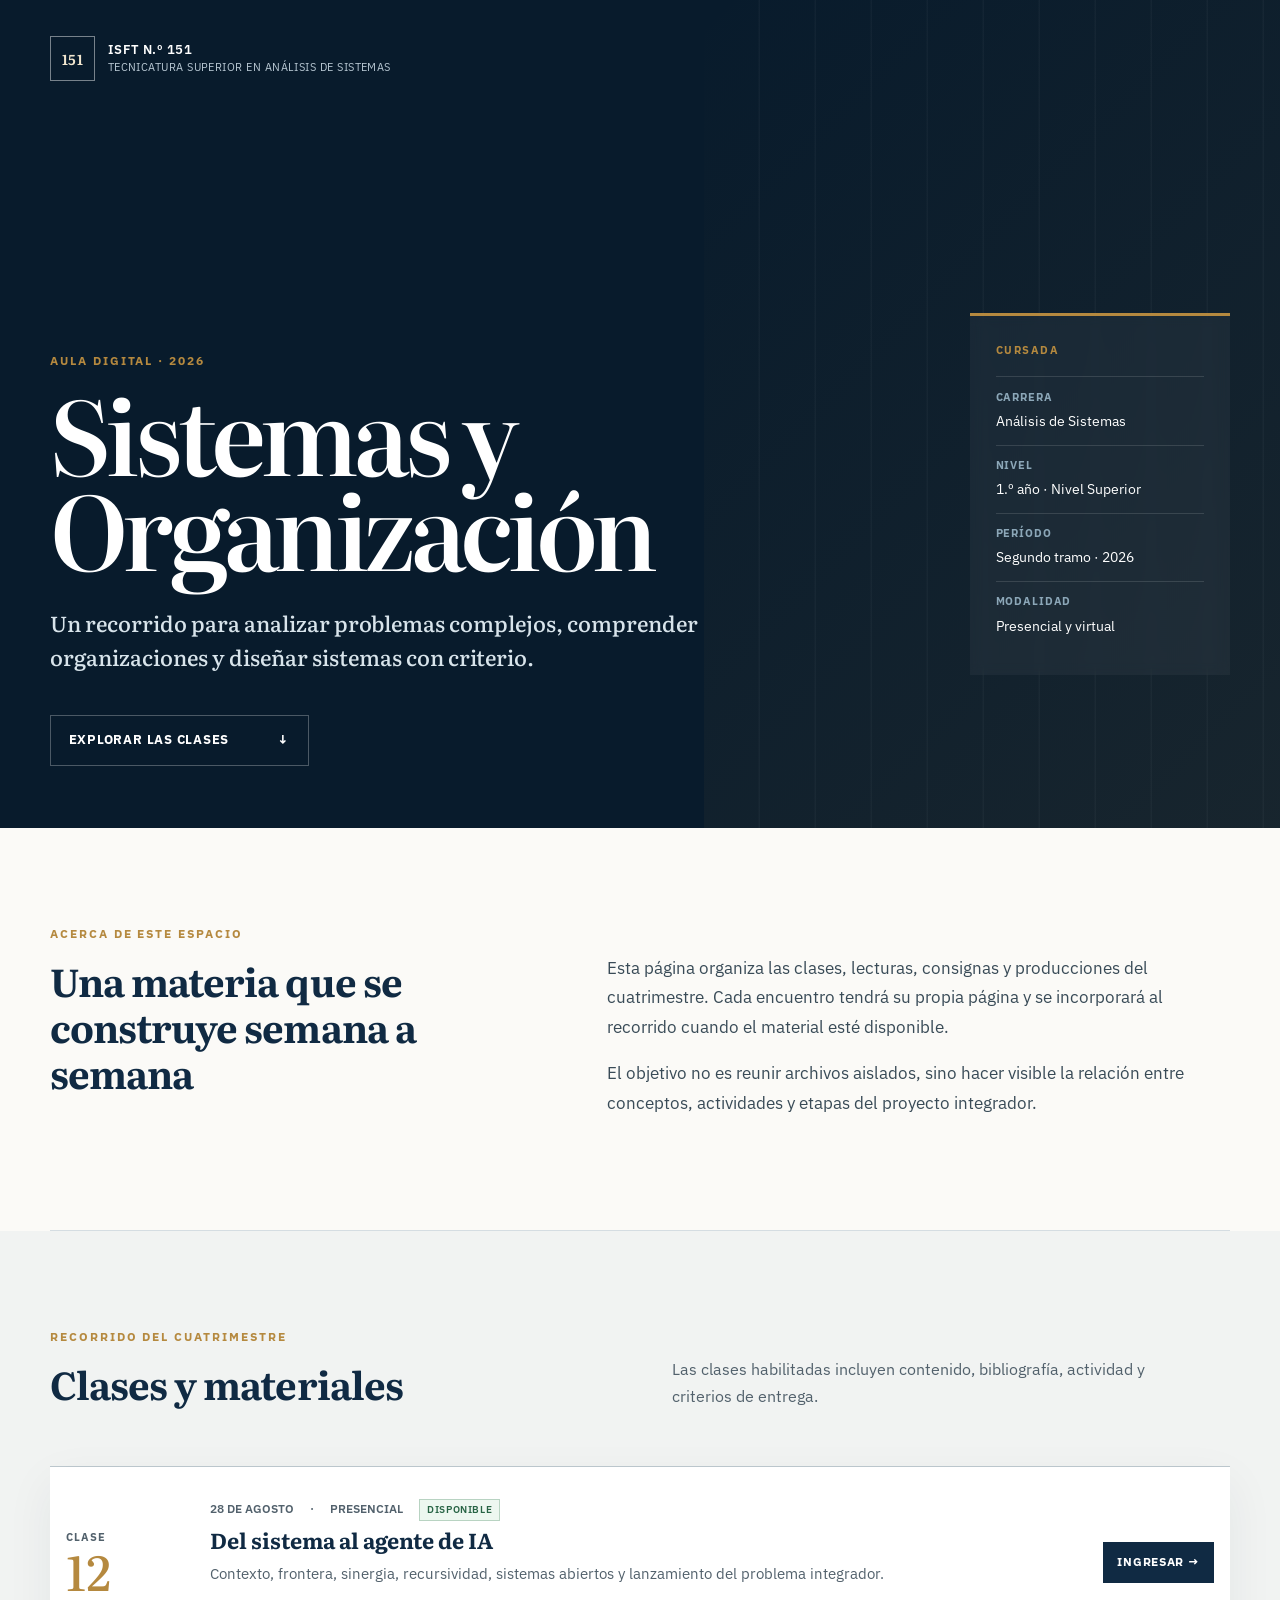
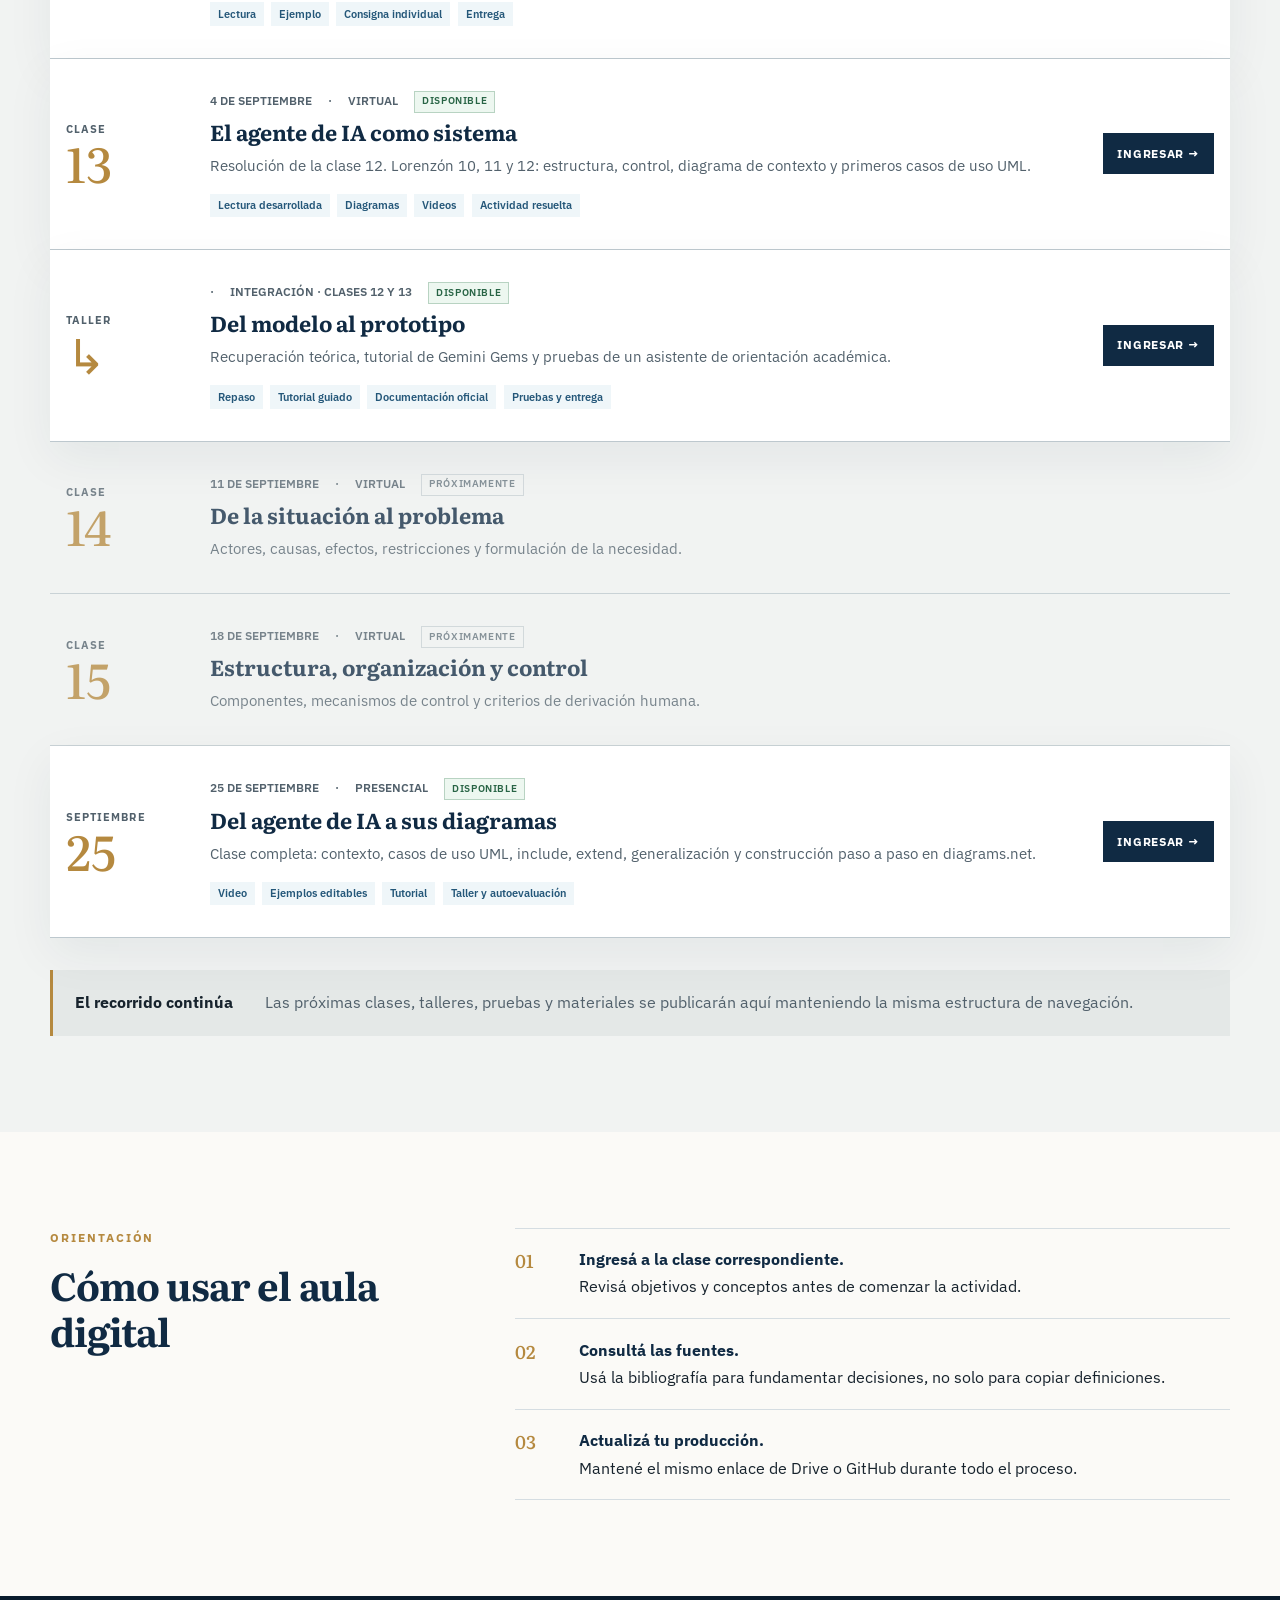
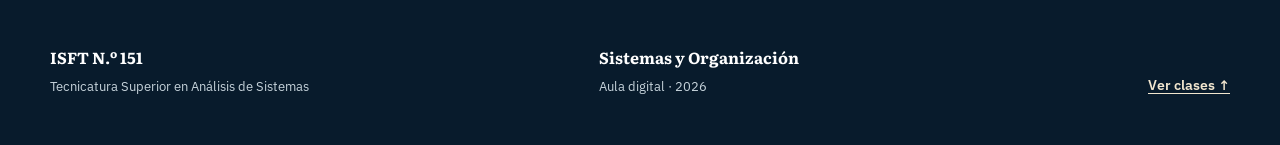
==== commit d7b0af3c: "Publicar clase del 25 de septiembre sobre contexto y casos de uso UML" ====
--- a/index.html
+++ b/index.html
@@ -89,6 +89,11 @@
           </article>
         </div>
 
+        <article class="class-card class-card--available">
+          <div class="class-card__week"><span>Septiembre</span><strong>25</strong></div>
+          <div class="class-card__content"><div class="class-card__meta"><time datetime="2026-09-25">25 de septiembre</time><span>Presencial</span><span class="status status--available">Disponible</span></div><h3>Del agente de IA a sus diagramas</h3><p>Clase completa: contexto, casos de uso UML, include, extend, generalización y construcción paso a paso en diagrams.net.</p><ul class="material-tags" aria-label="Material disponible"><li>Video</li><li>Ejemplos editables</li><li>Tutorial</li><li>Taller y autoevaluación</li></ul></div>
+          <a class="class-card__link" href="clases/clase-25-septiembre.html" aria-label="Ingresar a la clase del 25 de septiembre">Ingresar <span aria-hidden="true">→</span></a>
+        </article>
         <div class="roadmap-note"><strong>El recorrido continúa</strong><p>Las próximas clases, talleres, pruebas y materiales se publicarán aquí manteniendo la misma estructura de navegación.</p></div>
       </div>
     </section>
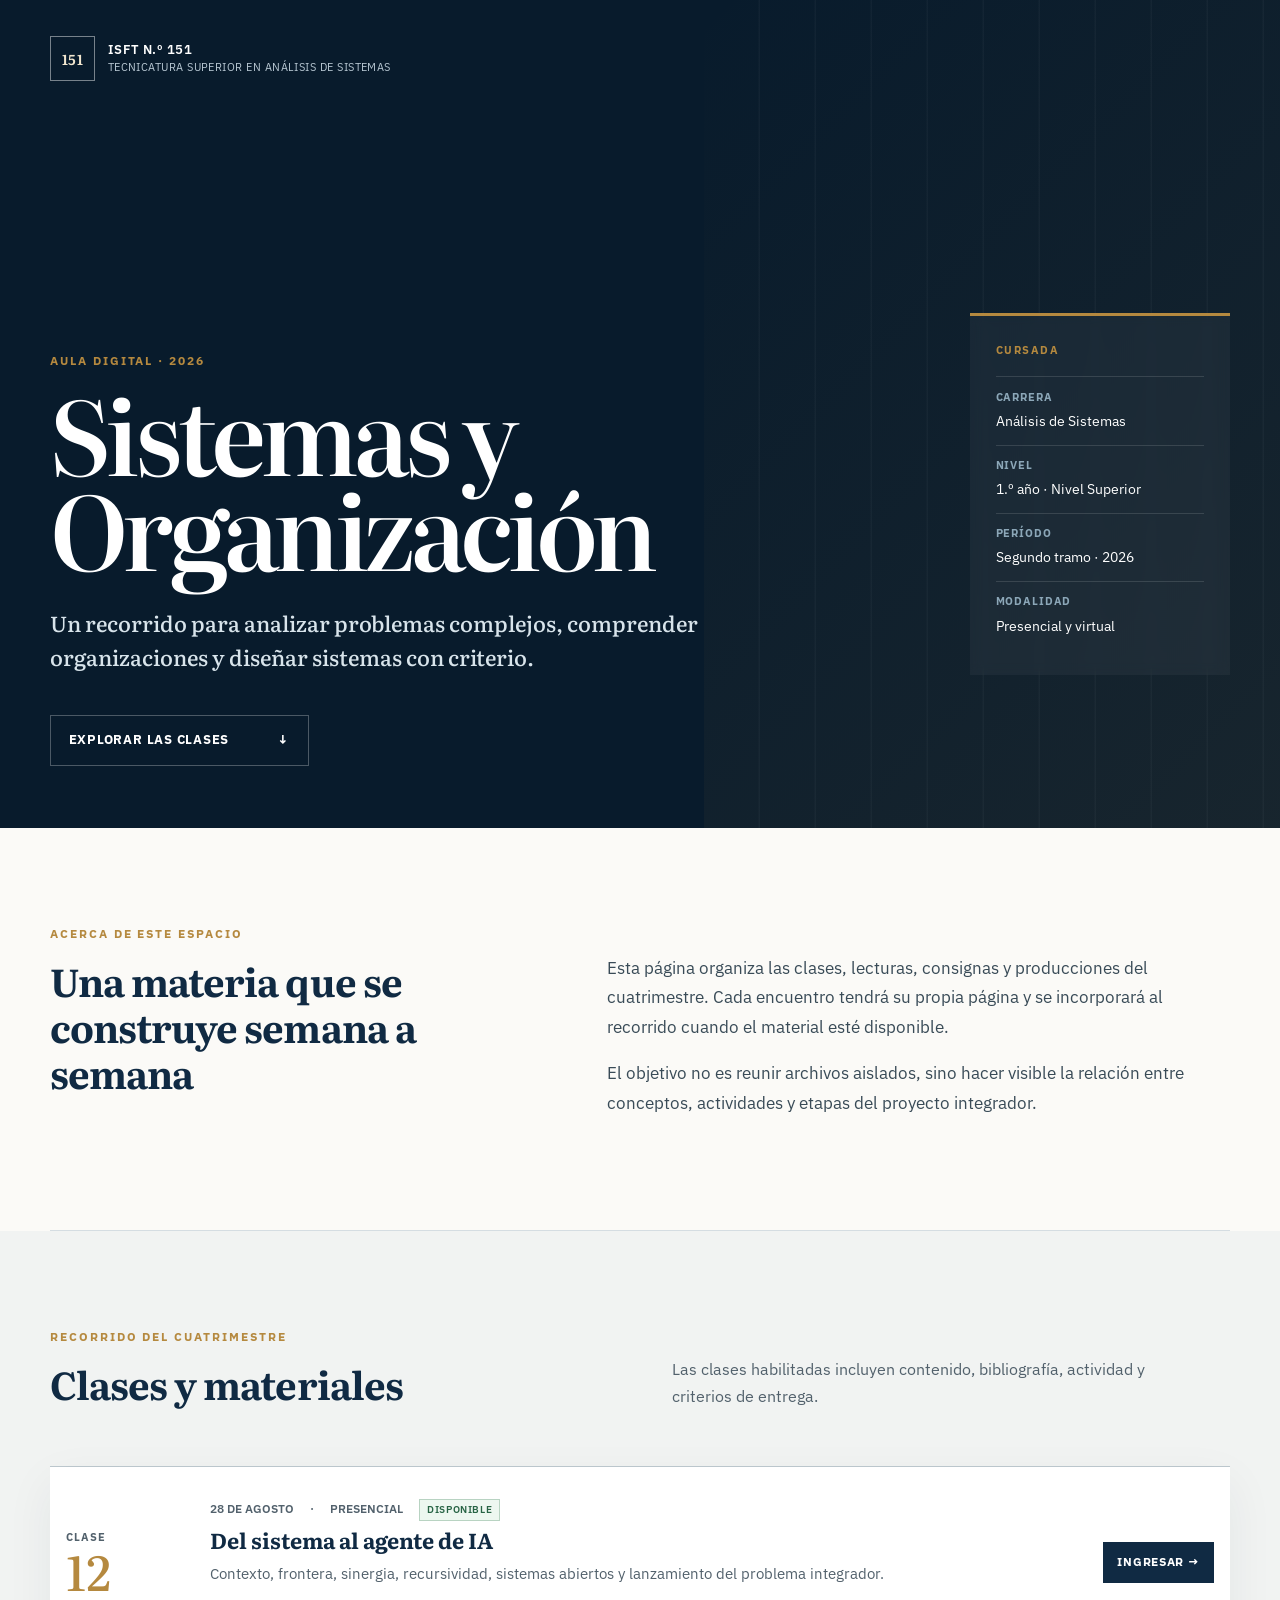
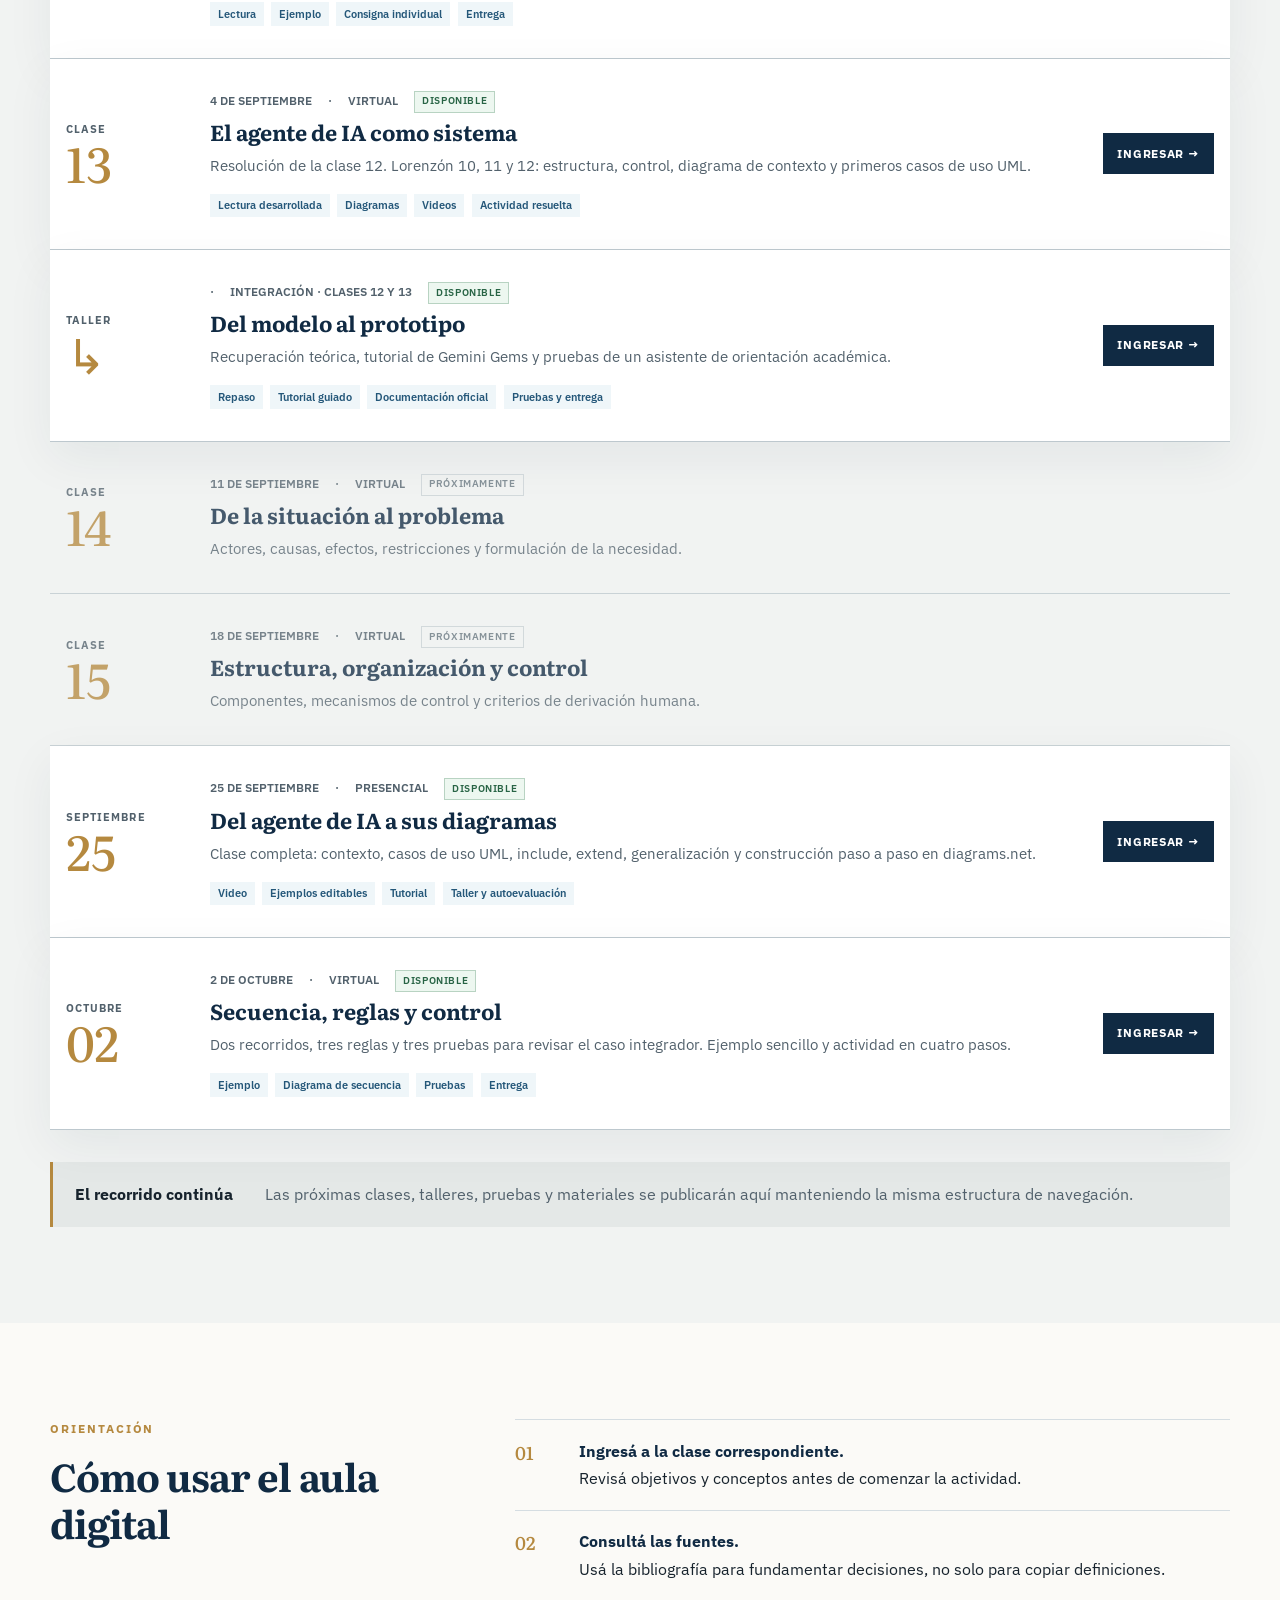
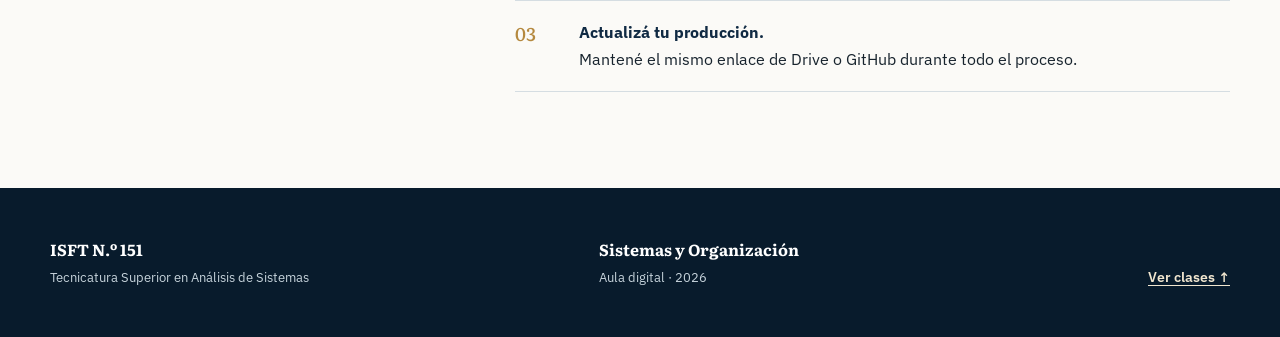
==== commit b06f0003: "Agrega clase del 2 de octubre sobre secuencia reglas y control" ====
--- a/index.html
+++ b/index.html
@@ -94,6 +94,11 @@
           <div class="class-card__content"><div class="class-card__meta"><time datetime="2026-09-25">25 de septiembre</time><span>Presencial</span><span class="status status--available">Disponible</span></div><h3>Del agente de IA a sus diagramas</h3><p>Clase completa: contexto, casos de uso UML, include, extend, generalización y construcción paso a paso en diagrams.net.</p><ul class="material-tags" aria-label="Material disponible"><li>Video</li><li>Ejemplos editables</li><li>Tutorial</li><li>Taller y autoevaluación</li></ul></div>
           <a class="class-card__link" href="clases/clase-25-septiembre.html" aria-label="Ingresar a la clase del 25 de septiembre">Ingresar <span aria-hidden="true">→</span></a>
         </article>
+        <article class="class-card class-card--available">
+          <div class="class-card__week"><span>Octubre</span><strong>02</strong></div>
+          <div class="class-card__content"><div class="class-card__meta"><time datetime="2026-10-02">2 de octubre</time><span>Virtual</span><span class="status status--available">Disponible</span></div><h3>Secuencia, reglas y control</h3><p>Dos recorridos, tres reglas y tres pruebas para revisar el caso integrador. Ejemplo sencillo y actividad en cuatro pasos.</p><ul class="material-tags" aria-label="Material disponible"><li>Ejemplo</li><li>Diagrama de secuencia</li><li>Pruebas</li><li>Entrega</li></ul></div>
+          <a class="class-card__link" href="clases/clase-2-octubre.html" aria-label="Ingresar a la clase del 2 de octubre">Ingresar <span aria-hidden="true">→</span></a>
+        </article>
         <div class="roadmap-note"><strong>El recorrido continúa</strong><p>Las próximas clases, talleres, pruebas y materiales se publicarán aquí manteniendo la misma estructura de navegación.</p></div>
       </div>
     </section>
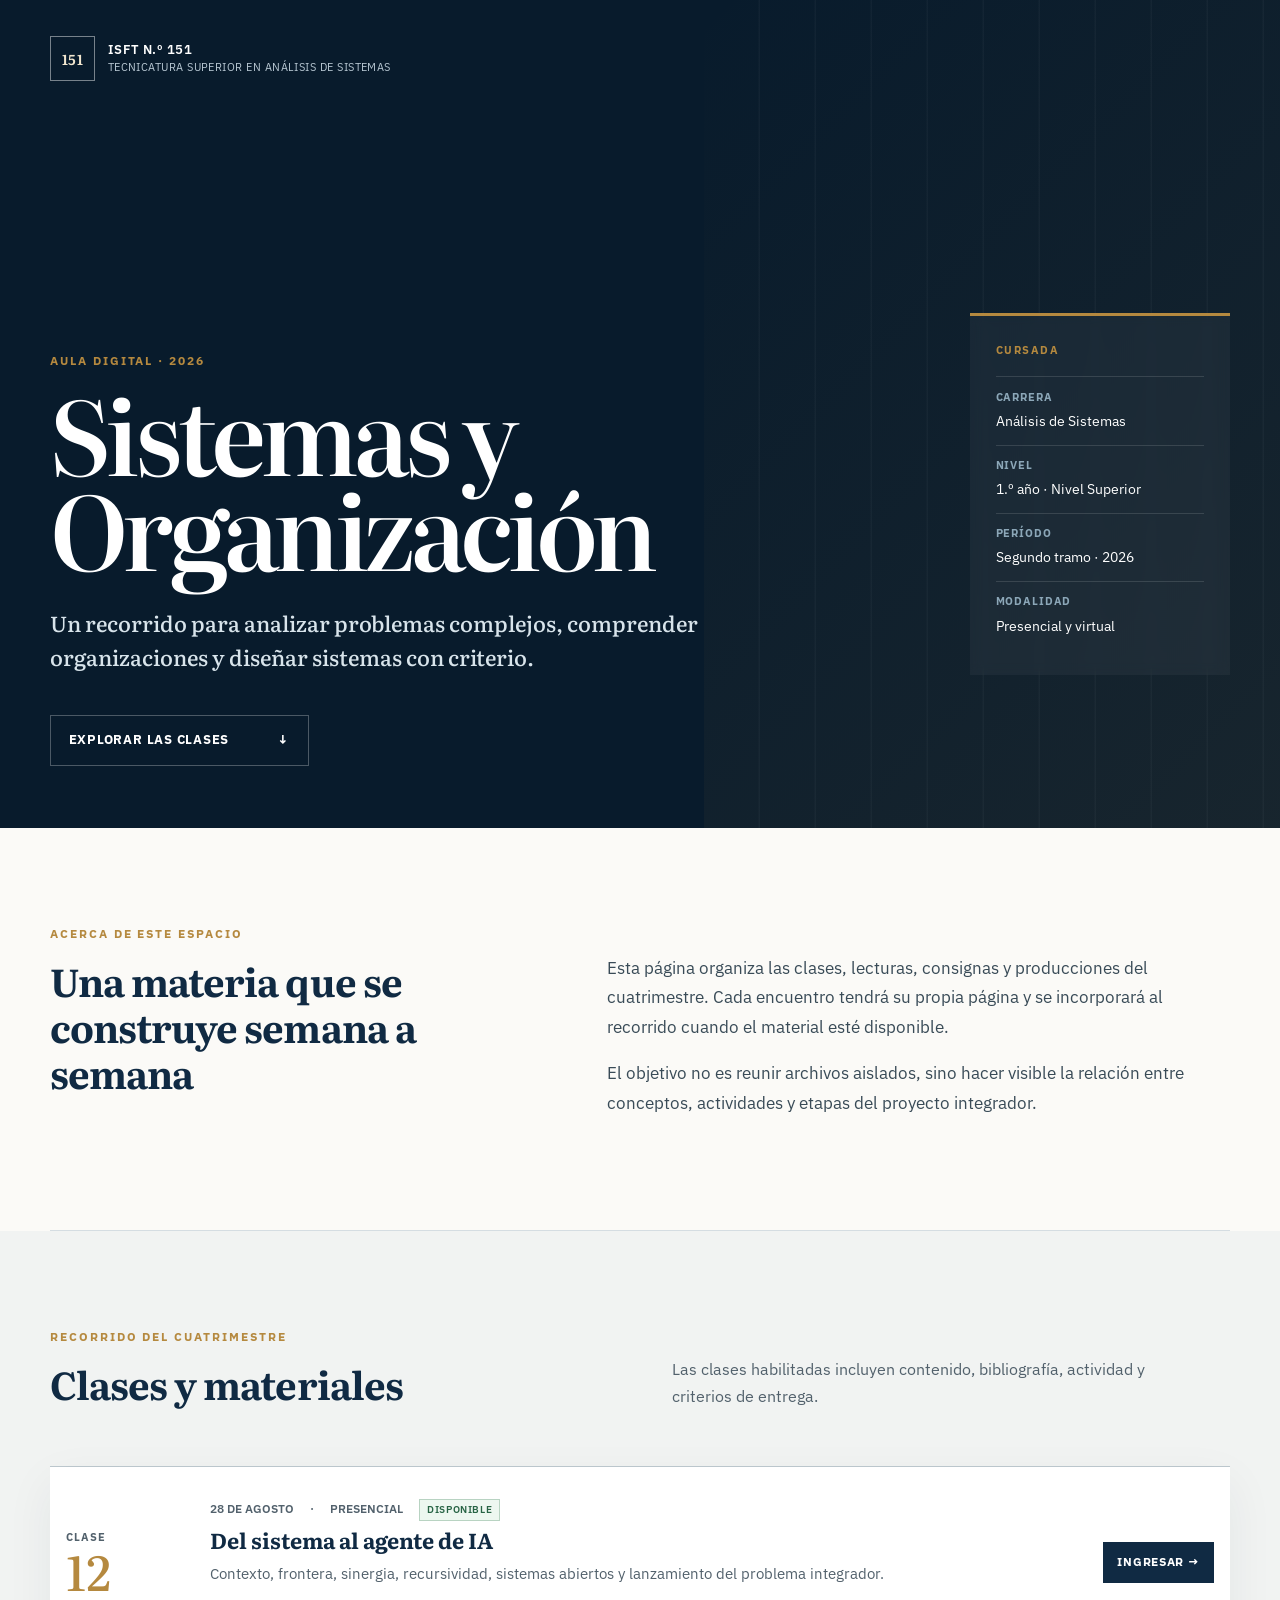
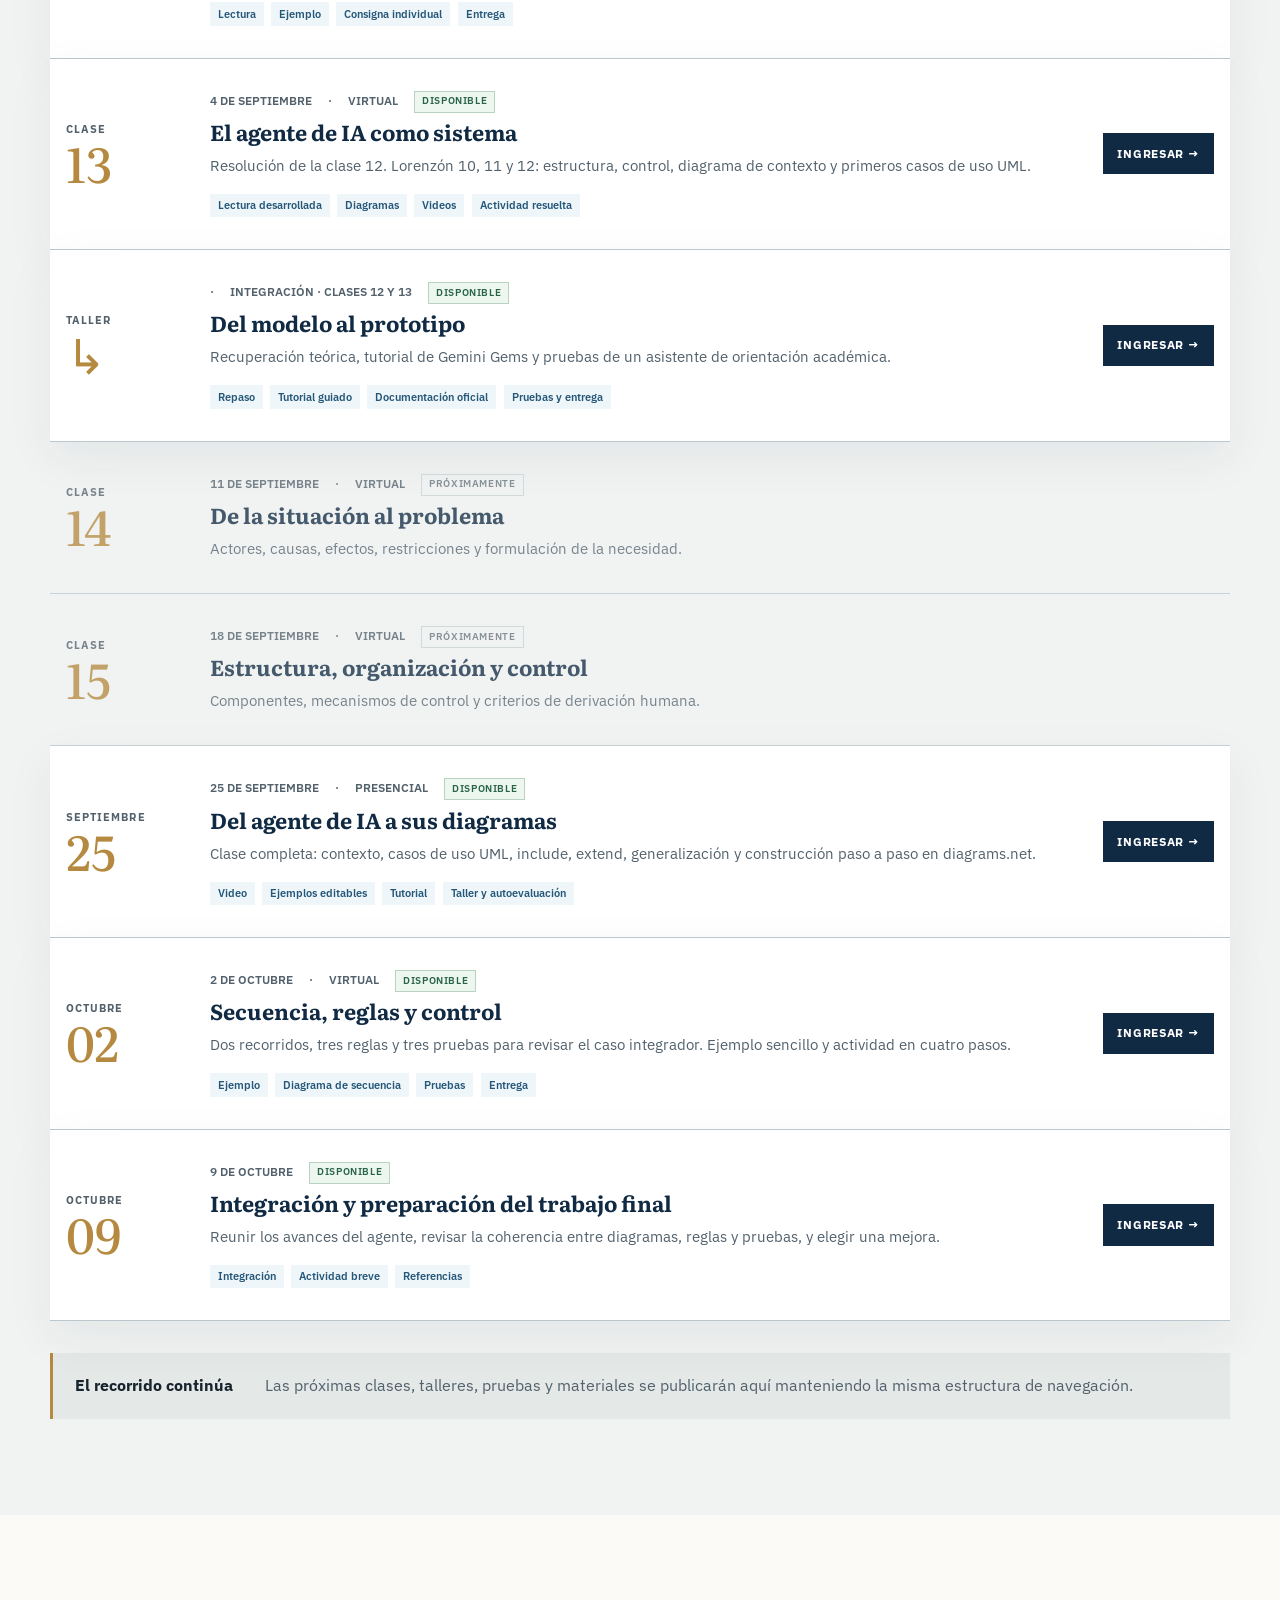
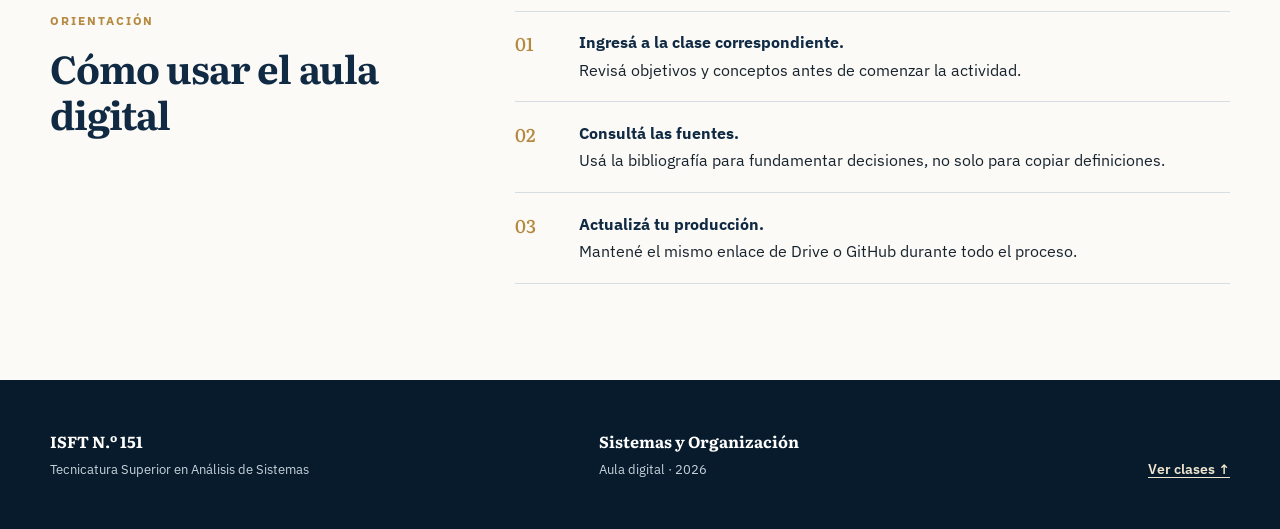
==== commit 64a1dba5: "Publicar clase del 9 de octubre e incluir acceso en portada" ====
--- a/index.html
+++ b/index.html
@@ -99,6 +99,11 @@
           <div class="class-card__content"><div class="class-card__meta"><time datetime="2026-10-02">2 de octubre</time><span>Virtual</span><span class="status status--available">Disponible</span></div><h3>Secuencia, reglas y control</h3><p>Dos recorridos, tres reglas y tres pruebas para revisar el caso integrador. Ejemplo sencillo y actividad en cuatro pasos.</p><ul class="material-tags" aria-label="Material disponible"><li>Ejemplo</li><li>Diagrama de secuencia</li><li>Pruebas</li><li>Entrega</li></ul></div>
           <a class="class-card__link" href="clases/clase-2-octubre.html" aria-label="Ingresar a la clase del 2 de octubre">Ingresar <span aria-hidden="true">→</span></a>
         </article>
+        <article class="class-card class-card--available">
+          <div class="class-card__week"><span>Octubre</span><strong>09</strong></div>
+          <div class="class-card__content"><div class="class-card__meta"><time datetime="2026-10-09">9 de octubre</time><span class="status status--available">Disponible</span></div><h3>Integración y preparación del trabajo final</h3><p>Reunir los avances del agente, revisar la coherencia entre diagramas, reglas y pruebas, y elegir una mejora.</p><ul class="material-tags" aria-label="Material disponible"><li>Integración</li><li>Actividad breve</li><li>Referencias</li></ul></div>
+          <a class="class-card__link" href="clases/clase-9-octubre.html" aria-label="Ingresar a la clase del 9 de octubre">Ingresar <span aria-hidden="true">→</span></a>
+        </article>
         <div class="roadmap-note"><strong>El recorrido continúa</strong><p>Las próximas clases, talleres, pruebas y materiales se publicarán aquí manteniendo la misma estructura de navegación.</p></div>
       </div>
     </section>
